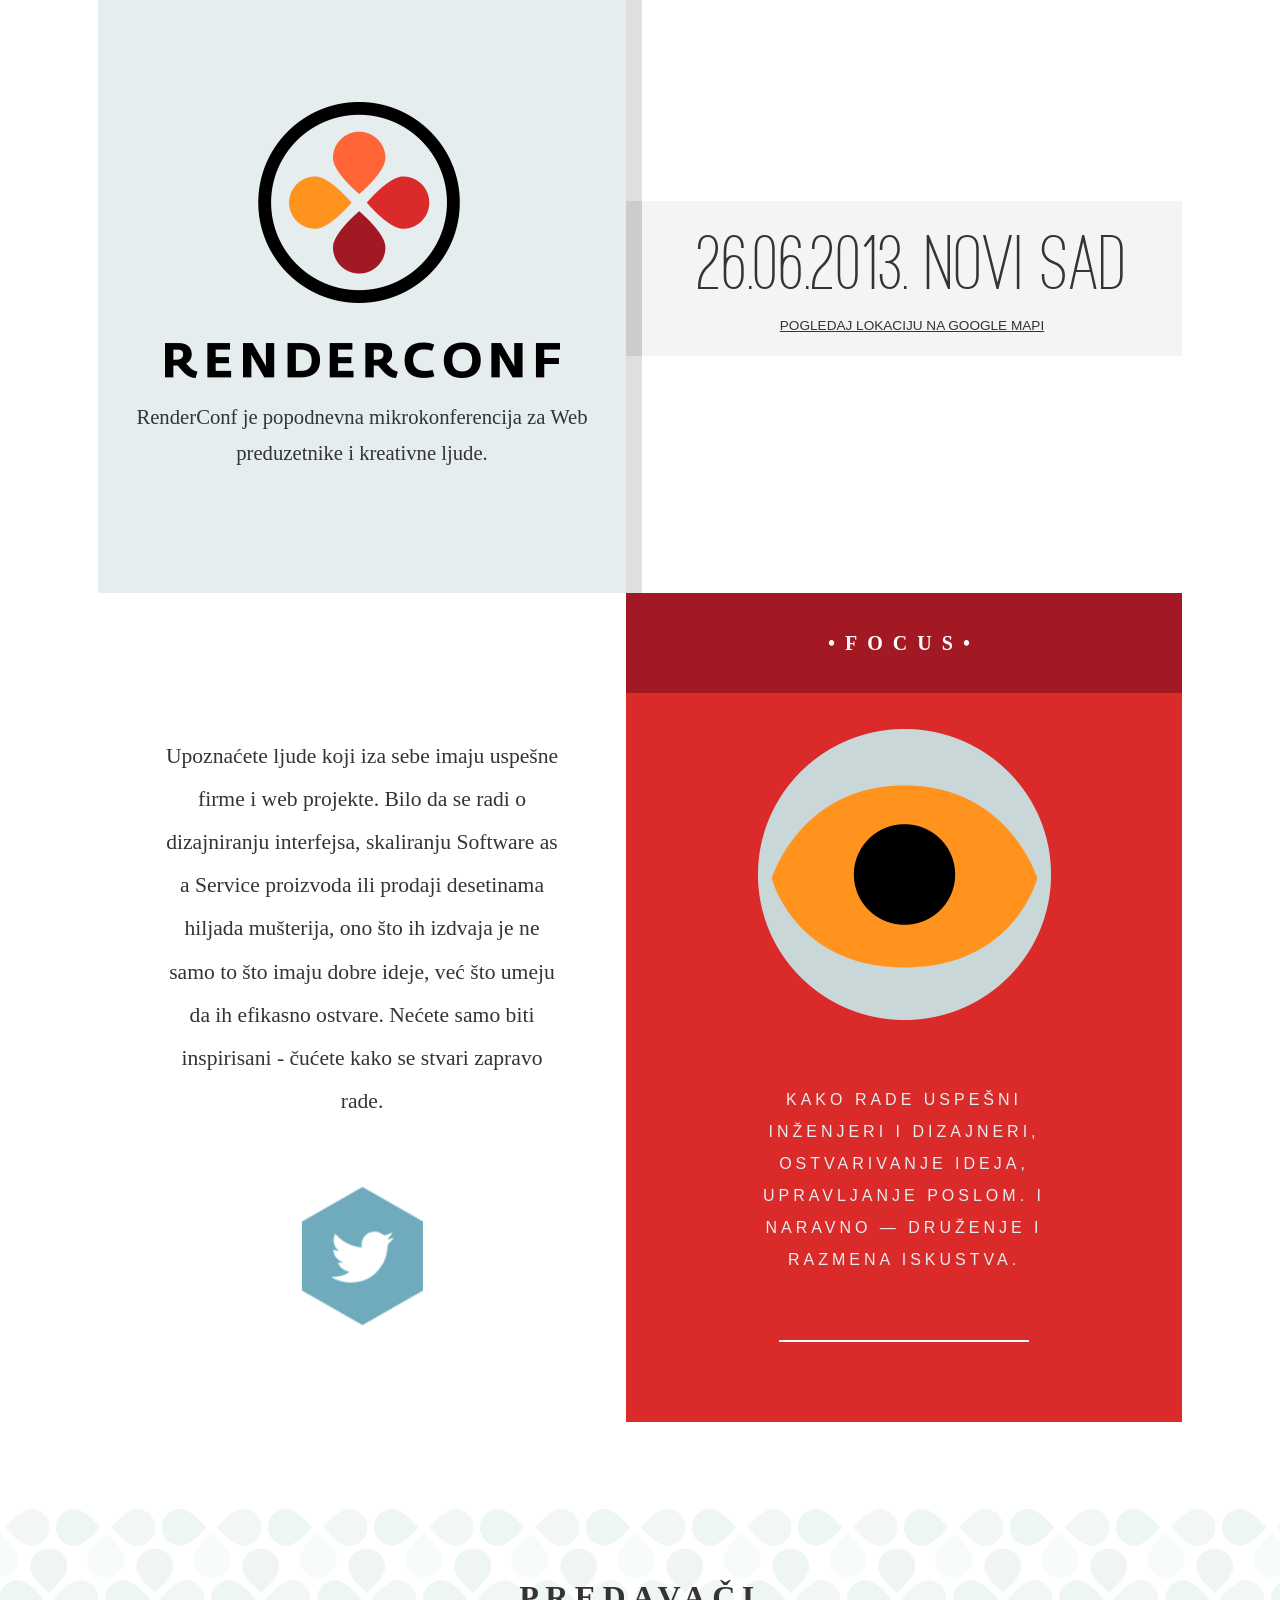
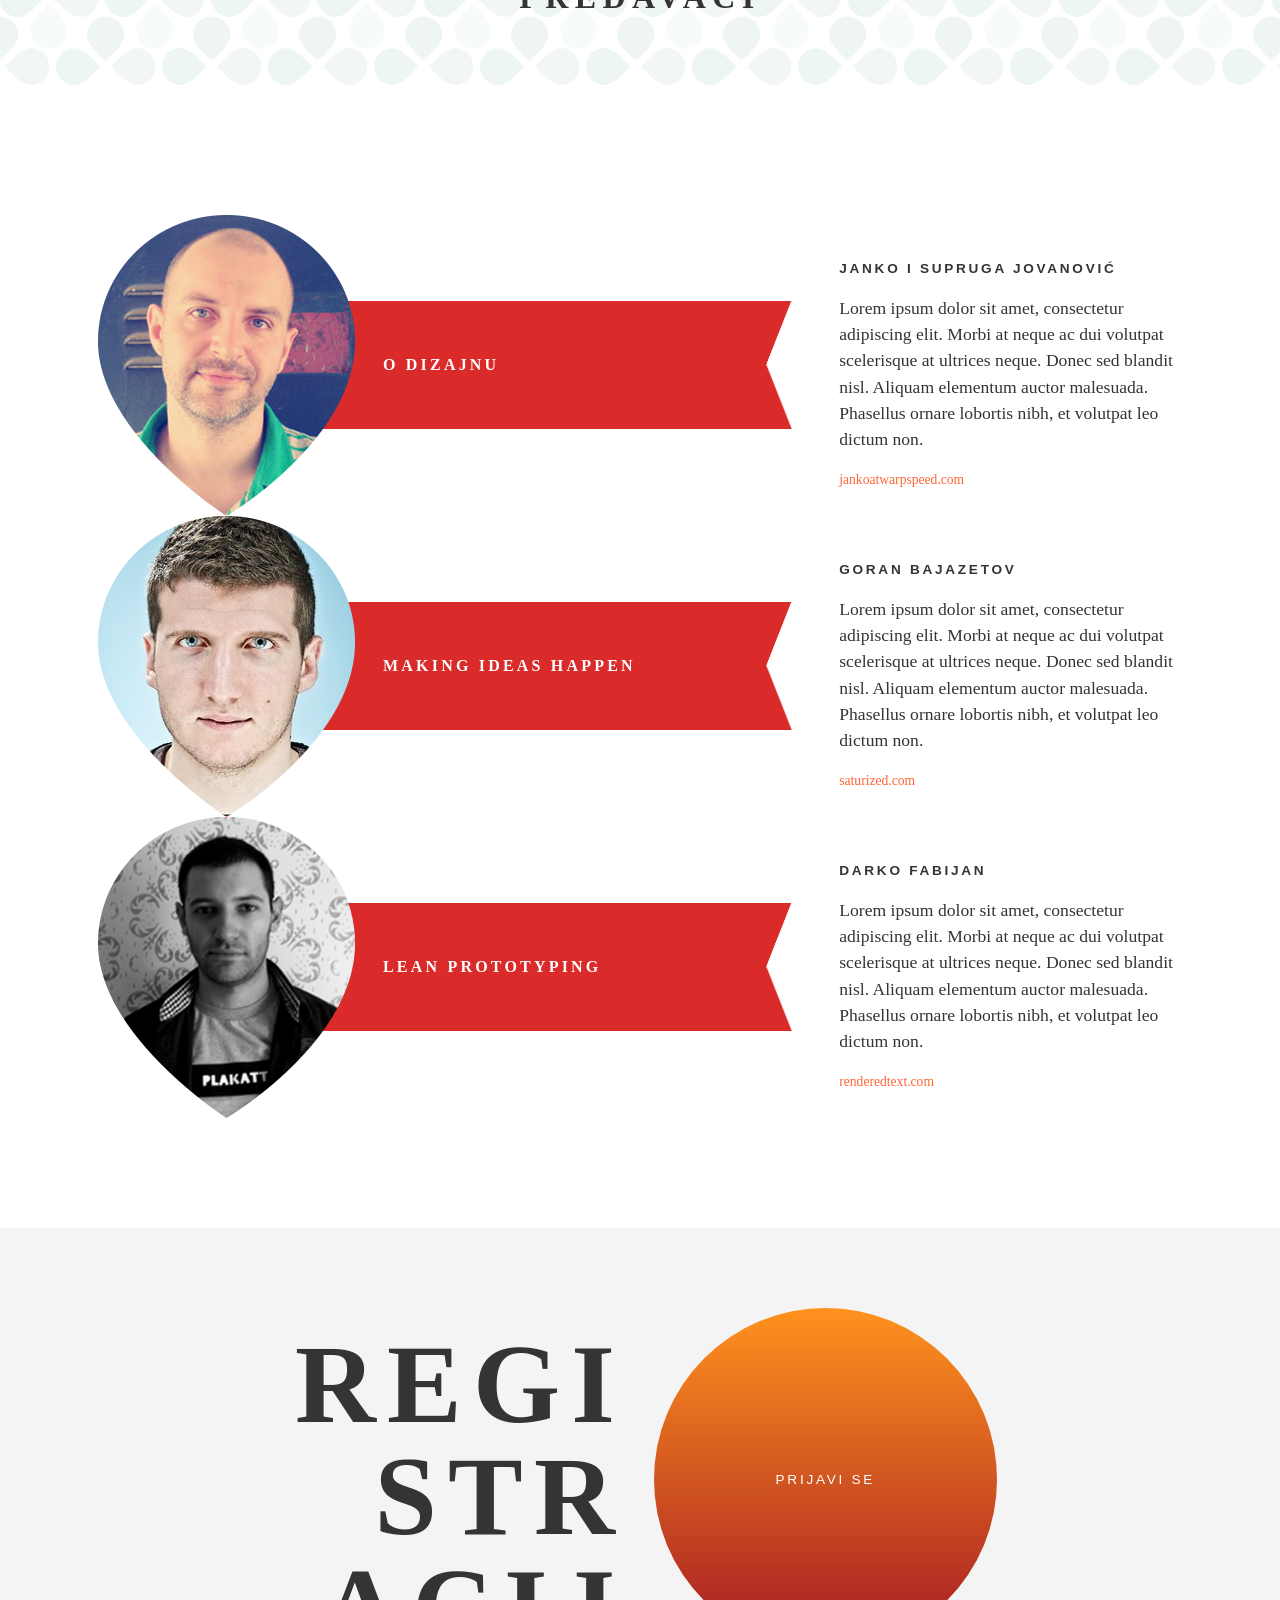
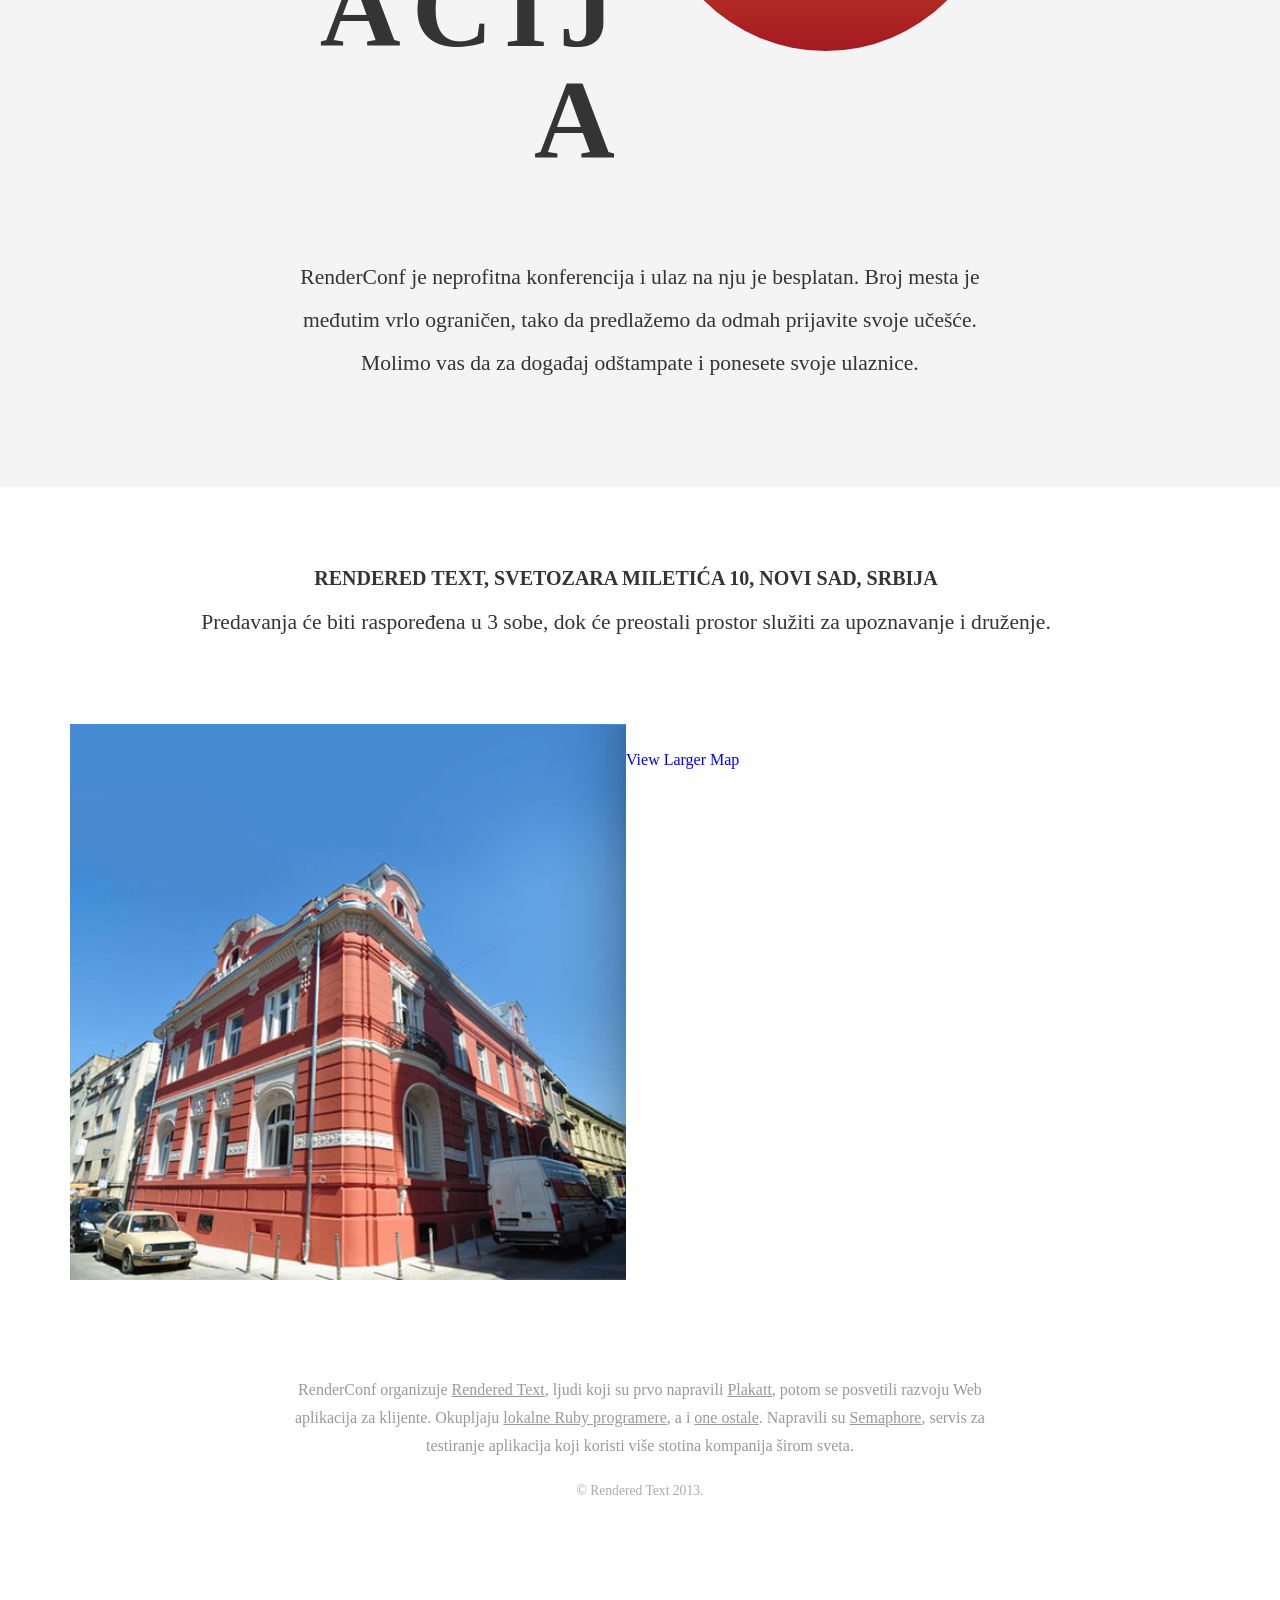
==== public/_starter.html @ a88c9cd4 "Initial basic version of the site coded up." ====
<!doctype html>

<!-- paulirish.com/2008/conditional-stylesheets-vs-css-hacks-answer-neither/ -->
<!--[if lt IE 7]> <html class="no-js lt-ie9 lt-ie8 lt-ie7" lang="en"> <![endif]-->
<!--[if IE 7]>    <html class="no-js lt-ie9 lt-ie8" lang="en"> <![endif]-->
<!--[if IE 8]>    <html class="no-js lt-ie9" lang="en"> <![endif]-->
<!--[if gt IE 8]><!--> 
<html class="no-js" lang="en">
<!--<![endif]-->

<head>

  <meta charset="utf-8">

  <!-- Use the .htaccess and remove these lines to avoid edge case issues.
       More info: h5bp.com/i/378 -->
  <meta http-equiv="X-UA-Compatible" content="IE=edge,chrome=1">

  <title></title>
  <meta name="description" content="">

  <!-- Mobile viewport optimized: h5bp.com/viewport
       Remove if you're not making a responsive layout. -->
  <meta name="viewport" content="width=device-width">

  <!-- Icons -->
  <link rel="shortcut icon" type="image/x-icon" href="images/favicon.ico"/>
  <link rel="apple-touch-icon-precomposed" sizes="114x114" href="images/apple-touch-icon-114x114.png"/>
  <link rel="apple-touch-icon-precomposed" sizes="72x72" href="images/apple-touch-icon-72x72.png"/>
  <link rel="apple-touch-icon-precomposed" sizes="57x57" href="images/apple-touch-icon-72x72.png"/>
  <link rel="apple-touch-icon-precomposed" href="images/apple-touch-icon-precomposed.png"/>
  
  <!-- Force ClearType on -->
  <meta http-equiv="cleartype" content="on"/>

  <link rel="stylesheet" media="screen" href="css/default.css"/>

  <!-- Modernizr
  <script src="js/modernizr.js"></script> -->

</head>

<body>
  <!-- Prompt IE 6 users to install Chrome Frame. Remove this if you support IE 6.
       chromium.org/developers/how-tos/chrome-frame-getting-started -->
  <!--[if lt IE 7]><p class=chromeframe>Your browser is <em>ancient!</em> <a href="http://browsehappy.com/">Upgrade to a different browser</a> or <a href="http://www.google.com/chromeframe/?redirect=true">install Google Chrome Frame</a> to experience this site.</p><![endif]-->

  <header>

    <!-- Header stuff -->

  </header>

  <div class="grid">

    <header class="page-header">
      
      <div class="col cs-6">
        <figure class="branding equal-height">
          <img src="images/renderconf-logo.png" width="397" height="277" alt="Renderconf">
          <figcaption class="txtc">
            <p>RenderConf je popodnevna mikrokonferencija za Web preduzetnike i kreativne ljude.</p>
          </figcaption>
        </figure> <!-- .branding -->
      </div> <!-- .col -->

      <div class="col cs-6">
        <div class="date-place equal-height">
          <div class="date-place-content txtc">
            <strong>26.06.2013. Novi Sad</strong>
            <small><a href="#">Pogledaj lokaciju na Google mapi</a></small>
          </div>
        </div> <!-- .date-place -->
      </div> <!-- .col -->

    </header> <!-- .page-header -->

    <article class="about">
      
      <div class="col cs-6">
        <section class="about-what">
          <p class="loud txtc">Upoznaćete ljude koji iza sebe imaju uspešne firme i web projekte. Bilo da se radi o dizajniranju interfejsa, skaliranju Software as a Service proizvoda ili prodaji desetinama hiljada mušterija, ono što ih izdvaja je ne samo to što imaju dobre ideje, već što umeju da ih efikasno ostvare. Nećete samo biti inspirisani - čućete kako se stvari zapravo rade.</p>
          <p class="about-what-action">
            <a href="#" class="twitter-icon">
              <img src="images/icon-twitter.png" width="121" height="106" alt="" class="twitter-icon-img">
            </a>
          </p>
        </section> <!-- .about-what -->
      </div> <!-- .col -->

      <div class="col cs-6">
        <section class="about-focus txtc">
          <h1>Focus</h1>
          <figure>
            <img src="images/focus.png" alt="">
          </figure>
          <p>Kako rade uspešni inženjeri i dizajneri, ostvarivanje ideja, upravljanje poslom. I naravno — druženje i razmena iskustva.</p>
        </section> <!-- .focus -->
      </div> <!-- .col -->

    </article> <!-- .about -->

  </div> <!-- .grid -->

  <header class="break">
    <h1>Predavači</h1>
  </header> <!-- .break -->

  <div class="grid">

    <article class="speaker">
      <div class="col cs-8">
        <figure class="speaker-photo">
          <img src="images/speaker-janko.png" alt="">
          <figcaption>
            <p>O dizajnu</p>
          </figcaption>
        </figure>
      </div> <!-- .col -->
      <div class="col cs-4">
        <section class="speaker-about">
          <h1>Janko i supruga Jovanović</h1>
          <p>Lorem ipsum dolor sit amet, consectetur adipiscing elit. Morbi at neque ac dui volutpat scelerisque at ultrices neque. Donec sed blandit nisl. Aliquam elementum auctor malesuada. Phasellus ornare lobortis nibh, et volutpat leo dictum non.</p>
          <p class="speaker-about-action">
            <a href="#">jankoatwarpspeed.com</a>
          </p>
      </div> <!-- .col -->
    </article> <!-- .speaker -->

    <article class="speaker">
      <div class="col cs-8">
        <figure class="speaker-photo">
          <img src="images/speaker-goran.png" alt="">
          <figcaption>
            <p>Making Ideas Happen</p>
          </figcaption>
        </figure>
      </div> <!-- .col -->
      <div class="col cs-4">
        <section class="speaker-about">
          <h1>Goran Bajazetov</h1>
          <p>Lorem ipsum dolor sit amet, consectetur adipiscing elit. Morbi at neque ac dui volutpat scelerisque at ultrices neque. Donec sed blandit nisl. Aliquam elementum auctor malesuada. Phasellus ornare lobortis nibh, et volutpat leo dictum non.</p>
          <p class="speaker-about-action">
            <a href="#">saturized.com</a>
          </p>
      </div> <!-- .col -->
    </article> <!-- .speaker -->

    <article class="speaker">
      <div class="col cs-8">
        <figure class="speaker-photo">
          <img src="images/speaker-darko.png" alt="">
          <figcaption>
            <p>Lean prototyping</p>
          </figcaption>
        </figure>
      </div> <!-- .col -->
      <div class="col cs-4">
        <section class="speaker-about">
          <h1>Darko Fabijan</h1>
          <p>Lorem ipsum dolor sit amet, consectetur adipiscing elit. Morbi at neque ac dui volutpat scelerisque at ultrices neque. Donec sed blandit nisl. Aliquam elementum auctor malesuada. Phasellus ornare lobortis nibh, et volutpat leo dictum non.</p>
          <p class="speaker-about-action">
            <a href="#">renderedtext.com</a>
          </p>
      </div> <!-- .col -->
    </article> <!-- .speaker -->

  </div> <!-- .grid -->

  <article class="registration">

    <div class="grid">

      <div class="col cs-4 skip-2">
        <h1 class="registration-title">Registracija</h1>
      </div> <!-- .col -->

      <div class="col cs-4">
        <a href="#" class="registration-action">
          <span class="registration-action-label">Prijavi se</span>
        </a>
      </div> <!-- .col -->

      <div class="col cs-8 skip-2">
        <div class="registration-about">
          <p class="loud txtc">RenderConf je neprofitna konferencija i ulaz na nju je besplatan. Broj mesta je međutim vrlo ograničen, tako da predlažemo da odmah prijavite svoje učešće. Molimo vas da za događaj odštampate i ponesete svoje ulaznice.</p>
        </div>
      </div> <!-- .col -->

    </div> <!-- .grid -->

  </article> <!-- .registration -->

  <div class="grid">

    <article class="venue">

      <header class="venue-header">
        <h1>Rendered Text, Svetozara Miletića 10, Novi Sad, Srbija</h1>
        <p class="loud">Predavanja će biti raspoređena u 3 sobe, dok će preostali prostor služiti za upoznavanje i druženje.</p>
      </header>

      <section class="venue-location">
        <figure class="venue-photo">
          <img src="images/venue-photo.jpg" alt="">
        </figure> <!-- .venue-photo -->
        <div class="venue-map">
          <iframe width="509" height="509" frameborder="0" scrolling="no" marginheight="0" marginwidth="0" src="https://www.google.com/maps?t=m&amp;dg=opt&amp;ie=UTF8&amp;ll=45.256869,19.845557&amp;spn=0.003844,0.00545&amp;z=17&amp;output=embed"></iframe><br /><small><a href="https://www.google.com/maps?t=m&amp;dg=opt&amp;ie=UTF8&amp;ll=45.256869,19.845557&amp;spn=0.003844,0.00545&amp;z=17&amp;source=embed" style="color:#0000FF;text-align:left">View Larger Map</a></small>
        </div> <!-- .venue-map -->
      </section> <!-- .venue-location -->

    </article> <!-- .venue -->

  </div> <!-- .grid -->

  <footer class="page-footer txtc">
    <div class="grid">

      <div class="col cs-8 skip-2">
        <p class="quiet">RenderConf organizuje <a href="http://renderedtext.com/">Rendered Text</a>, ljudi koji su prvo napravili <a href="http://plakatt.com/">Plakatt</a>, potom se posvetili razvoju Web aplikacija za klijente. Okupljaju <a href="#">lokalne Ruby programere</a>, a i <a href="#">one ostale</a>. Napravili su <a href="#">Semaphore</a>, servis za testiranje aplikacija koji koristi više stotina kompanija širom sveta.</p>
        <p class="quiet">
          <small>© Rendered Text 2013.</small>
        </p>
      </div> <!-- .col -->

    </div> <!-- .grid -->
  </footer>

  <!-- JavaScript -->
  <script src="js/jquery-1.9.1.min.js"></script>
  <script>

    function equalHeight(group) {
       tallest = 0;
       group.each(function() {
          thisHeight = $(this).height();
          if(thisHeight > tallest) {
             tallest = thisHeight;
          }
       });
       group.height(tallest);
    }

    $(document).ready(function() {
       
      equalHeight($('.equal-height'));

    });

  </script>

  <!-- Asynchronous Google Analytics snippet. 
       http://mathiasbynens.be/notes/async-analytics-snippet -->
  <script>
    var _gaq=[['_setAccount','UA-XXXXX-X'],['_trackPageview']];
    (function(d,t){var g=d.createElement(t),s=d.getElementsByTagName(t)[0];
    g.src=('https:'==location.protocol?'//ssl':'//www')+'.google-analytics.com/ga.js';
    s.parentNode.insertBefore(g,s)}(document,'script'));
  </script>

</body>
</html>
---- public/css/default.css ----
/* ==========================================================================
   Imports
   ========================================================================== */

@import "saf.typography.css";
@import "saf.layout.css";
@import "saf.extras.css";


@font-face {
  font-family: 'ostrich_sansmedium';
  src: url('../fonts/ostrich-sans/ostrich-regular-webfont.eot');
  src: url('../fonts/ostrich-sans/ostrich-regular-webfont.eot?#iefix') format('embedded-opentype'),
       url('../fonts/ostrich-sans/ostrich-regular-webfont.woff') format('woff'),
       url('../fonts/ostrich-sans/ostrich-regular-webfont.ttf') format('truetype'),
       url('../fonts/ostrich-sans/ostrich-regular-webfont.svg#ostrich_sansmedium') format('svg');
  font-weight: normal;
  font-style: normal;
}

/* ==========================================================================
   Generals
   ========================================================================== */

html {}
  
  body {
    font-family: "Chaparral Pro", "Georgia", serif;
  }


/* ==========================================================================
   Float clearing (available classes .clear, .overflow-clear, .after-clear)
   ========================================================================== */

.page-footer:before,
.page-footer:after
.speaker:before,
.speaker:after {
  content: "";
  display: table;
  height: 0;
  margin: 0;
  clear: both;
}


/* ==========================================================================
   Links
   ========================================================================== */

a:link,
a:visited {
  color: #ff6536;
}

a:focus,
a:hover {}

a:active {}


img {
  max-width: 100%;
  height: auto;
}

/* ==========================================================================
   Header
   ========================================================================== */

.page-header {
  overflow: hidden;
}

.branding {
  padding: 1px 28px;
  font-size: 18px;
  background-color: #e5edee;
}
  
  .branding img {
    display: block;
    margin: 100px auto 0 auto;
  }

  .branding figcaption {
    font-size: 1.15em;
    line-height: 1.75;
    padding-bottom: 100px;
  }

.date-place {
  padding: 1px 0;
  border-left: 16px solid #dfdfdf;
  margin-left: -28px;
}
  
  .date-place-content {
    margin-top: 200px;
    padding: 24px;
    line-height: 1;
    background-color: #f4f4f4;
    border-left: 16px solid #ccc;
    margin-left: -16px;
  }

    .date-place-content strong {
      display: block;
      font-family: "ostrich_sansmedium", "Helvetica Neue", "Helvetica", "Arial", sans-serif;
      font-size: 5em;
      font-weight: normal;
    }

    .date-place-content small {
      margin-top: 1em;
      display: block;
      font-family: "Helvetica Neue", "Helvetica", "Arial", sans-serif;
      font-size: .85em;
      text-transform: uppercase;
    }

      .date-place-content small a {
        color: #343434;
        text-decoration: underline;
      }

      .date-place-content small a:hover,
      .date-place-content small a:focus {
        text-decoration: none;
      }


/* ==========================================================================
   Footer
   ========================================================================== */

.page-footer {
  padding: 80px 0;
  line-height: 1.75;
}
  
  .page-footer a {
    color: inherit;
    text-decoration: underline;
  }

  .page-footer a:hover,
  .page-footer a:focus {
    text-decoration: none;
  }

  .page-footer small {
    font-size: .85em;
    color: #aaa;
  }


/* ==========================================================================
   About
   ========================================================================== */

.about-what {
  padding: 120px 64px;
}

.loud {
  font-size: 1.35em;
  line-height: 2;
}

.about-what-action {
  margin-top: 64px;
}

.twitter-icon {
  display: block;
  width: 121px;
  height: 106px;
  margin: 0 auto;
  transition: 0.6s;
}

/* Hover effect */
  

.twitter-icon:hover {
  -webkit-transform: rotateY(360deg);
     -moz-transform: rotateY(360deg);
       -o-transform: rotateY(360deg);
      -ms-transform: rotateY(360deg);
          transform: rotateY(360deg);
}

.about-focus {
  margin-left: -28px;
  padding: 0 100px 64px 100px;
  background-color: #db2a2a;
}

  .about-focus h1 {
    margin: 0 -100px;
    height: 100px;
    font-size: 1.25em;
    letter-spacing: .5em;
    text-transform: uppercase;
    line-height: 100px;
    color: #fff;
    background-color: #a31923;
  }

  .about-focus h1:before,
  .about-focus h1:after {
    content: "•"
  }

  .about-focus figure {
    margin: 36px 0 64px 0;
  }

  .about-focus p {
    font-family: "Helvetica Neue", "Helvetica", "Arial", sans-serif;
    line-height: 2;
    text-transform: uppercase;
    letter-spacing: .25em;
    color: #e5edee;
  }

  .about-focus p:after {
    content: "";
    display: block;
    border-bottom: 2px solid #fff;
    width: 70%;
    margin: 64px auto 0 auto;
  }


/* ==========================================================================
   Break headings
   ========================================================================== */

.break {
  margin: 80px 0;
}
  
  .break h1 {
    height: 176px;
    line-height: 176px;
    background: url(../images/break-pattern.png);
    text-transform: uppercase;
    letter-spacing: .2em;
    text-align: center;
  }


/* ==========================================================================
   Speakers
   ========================================================================== */

.speaker {
  margin-top: 80px;
  /*overflow: hidden;*/
}

.speaker-photo {
  position: relative;
  min-height: 301px;
}
  
  .speaker-photo img {
    display: block;
    position: relative; top: -30px;
  }

  .speaker-photo figcaption {
    display: block;
    margin-top: -245px;
    margin-left: 50px;
    padding: 36px 0 36px 235px;
    font-weight: bold;
    text-transform: uppercase;
    letter-spacing: .2em;
    background: #db2a2a url(../images/arrow-tail.png) 110% 50% no-repeat;
    color: #fff;
  }

  .speaker-about {}

    .speaker-about h1 {
      font-family: "Helvetica Neue", "Helvetica", "Arial", sans-serif;
      font-size: .85em;
      text-transform: uppercase;
      letter-spacing: .2em;
    }

    .speaker-about p {
      font-size: 1.1em;
    }

    .speaker-about .speaker-about-action {
      font-size: .85em;
    }


/* ==========================================================================
   Registration
   ========================================================================== */

.registration {
  margin-top: 80px;
  padding: 80px 0;
  background-color: #f4f4f4;
}
  
  .registration-title {
    margin: .175em 0 0 0;
    font-size: 7em;
    line-height: 1;
    text-transform: uppercase;
    letter-spacing: .1em;
    text-align: right;
    word-wrap: break-word;
  }

  .registration-action {
    display: block;
    width: 100%;
    height: 0;
    line-height: 1;
    padding-bottom: 100%;
    position: relative;
    border-radius: 999px;
    background: #ff921e;
    background: -moz-linear-gradient(top,  #ff921e 0%, #a41923 100%);
    background: -webkit-gradient(linear, left top, left bottom, color-stop(0%,#ff921e), color-stop(100%,#a41923));
    background: -webkit-linear-gradient(top,  #ff921e 0%,#a41923 100%);
    background: -o-linear-gradient(top,  #ff921e 0%,#a41923 100%);
    background: -ms-linear-gradient(top,  #ff921e 0%,#a41923 100%);
    background: linear-gradient(to bottom,  #ff921e 0%,#a41923 100%);
    filter: progid:DXImageTransform.Microsoft.gradient( startColorstr='#ff921e', endColorstr='#a41923',GradientType=0 );
  }

    .registration-action-label {
      display: block;
      position: absolute; top: 50%; left: 0; right: 0;
      margin-top: -.5em;
      text-align: center;
      font-family: "Helvetica Neue", "Helvetica", "Arial", sans-serif;
      font-size: .85em;
      text-transform: uppercase;
      letter-spacing: .2em;
      color: #fff;
    }

  .registration-about {
    margin-top: 80px;
  }


/* ==========================================================================
   Venue
   ========================================================================== */

.venue {}
  
  .venue-header {
    margin: 80px 0;
    text-align: center;
  }

    .venue-header h1 {
      margin: 0;
      font-size: 1.25em;
      text-transform: uppercase;
    }

    .venue-header p {
      margin: .5em 0 0 0;
    }

  .venue-photo,
  .venue-map {
    float: left;
    width: 50%;
    height: 0;
    padding-bottom: 50%;
  }

  .venue-photo {
    background: url(../images/venue-photo.jpg) 0 0 no-repeat;
    background-size: 100%;
  }

  .venue-map {
    position: relative;
  }

    .venue-photo img {
      display: none;
    }

    .venue-map iframe {
      display: block;
      width: 100% !important;
      height: 100% !important;
      position: absolute; top: 0; left: 0; right: 0; bottom: 0;
    }

/* ==========================================================================
   Breakpoint: 800px
   ========================================================================== */

@media only screen and (max-width: 800px) {
  /* Your code here */
}


/* ==========================================================================
   Breakpoint: 480px
   ========================================================================== */

@media only screen and (max-width: 480px) {
  /* Your code here */
}


/* ==========================================================================
   Target high DPI devices
   Source URI: https://gist.github.com/3446599 
   ========================================================================== */

/* ---------------------------------------------------------- */
/*                                                            */
/* A media query that captures:                               */
/*                                                            */
/* - Retina iOS devices                                       */
/* - Retina Macs running Safari                               */
/* - High DPI Windows PCs running IE 8 and above              */
/* - Low DPI Windows PCs running IE, zoomed in                */
/* - Low DPI Windows PCs and Macs running Firefox, zoomed in  */
/* - Android hdpi devices and above                           */
/* - Android tvdpi devices, including Google Nexus 7          */
/* - Chrome running on high DPI Macs and PCs                  */
/* - Opera running on high DPI Macs, PCs and mobile devices   */
/*                                                            */
/* Please note that that this code assumes you'll swap a      */
/* 2× version of your images. If you'd like to supply         */
/* finer increments, other thresholds might be appropriate.   */
/*                                                            */
/* A test for CSS pixel densites can be found here:           */
/* http://bjango.com/articles/min-device-pixel-ratio/         */
/*                                                            */
/*                                  @marcedwards from @bjango */
/*                                                            */
/* ---------------------------------------------------------- */

@media only screen and (-webkit-min-device-pixel-ratio: 1.3), 
       only screen and (-o-min-device-pixel-ratio: 13/10),
       only screen and (min-resolution: 120dpi) {
  /* Your code here */
}
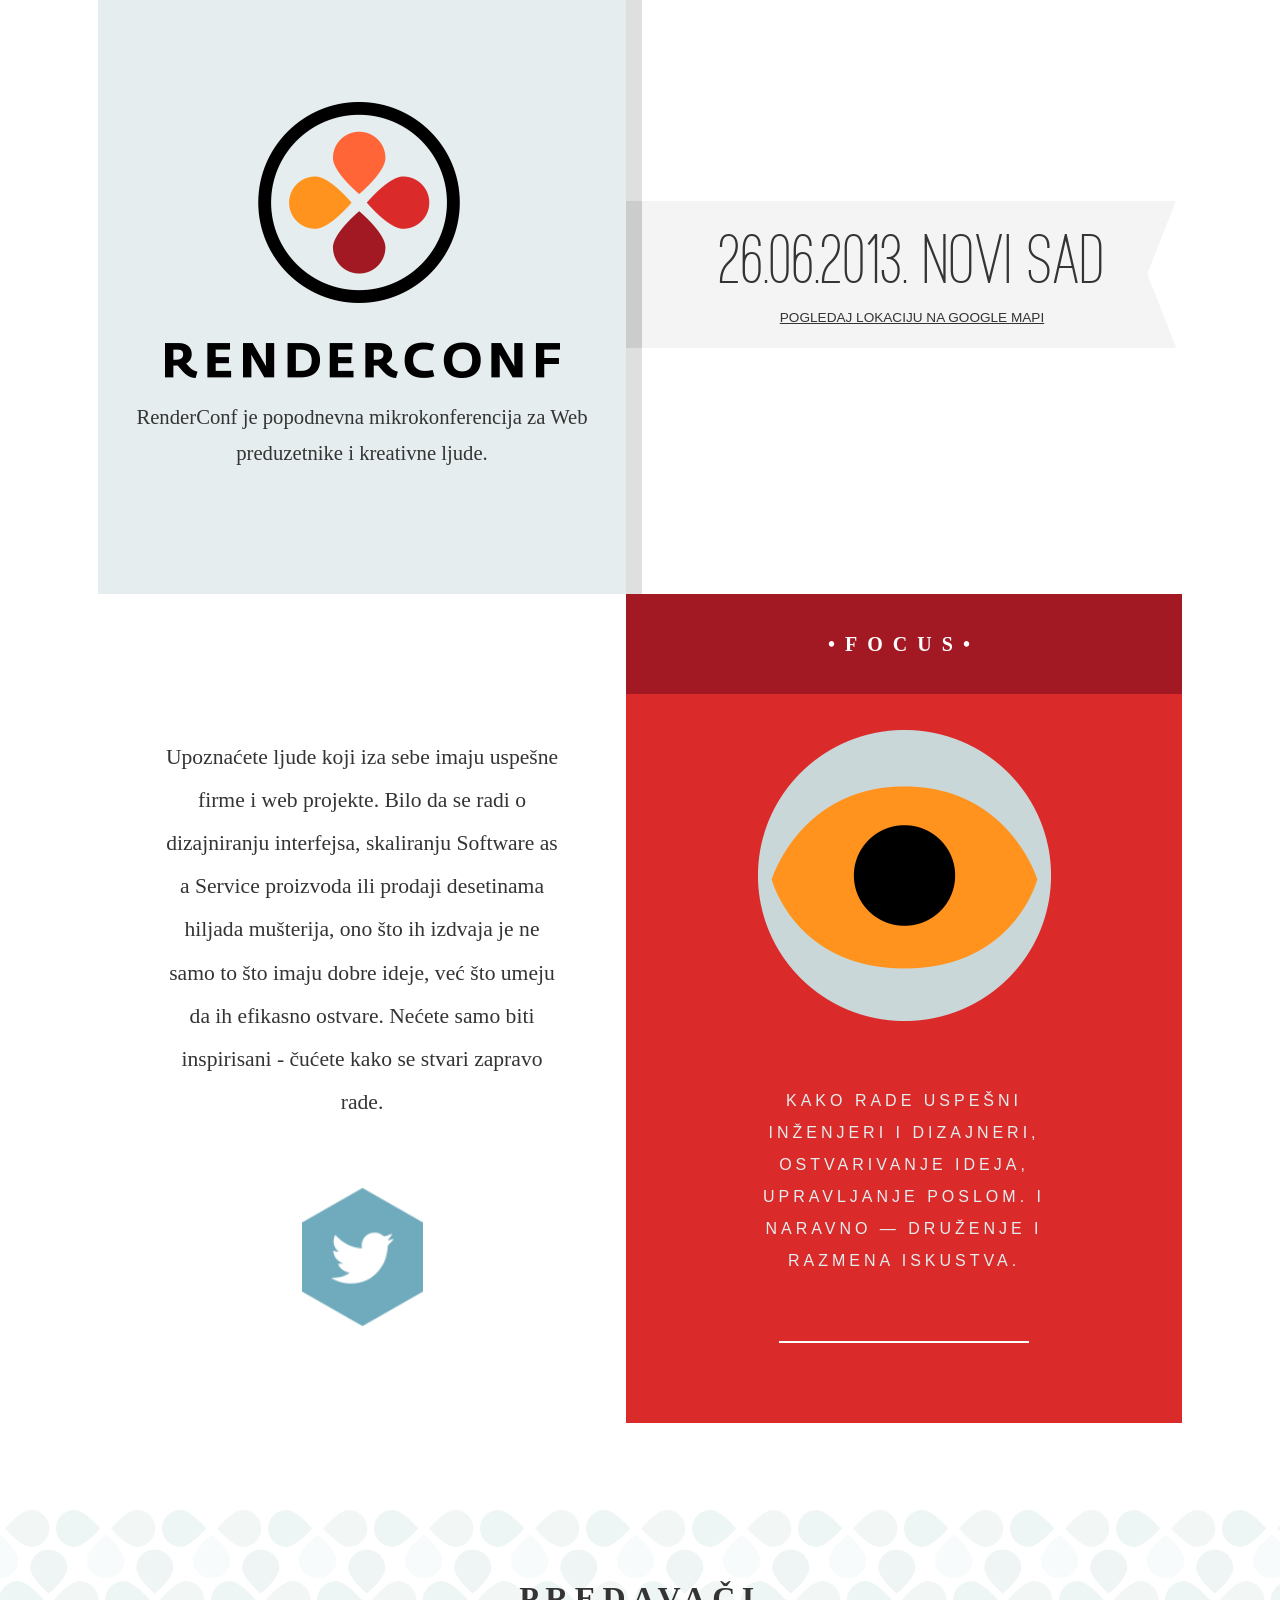
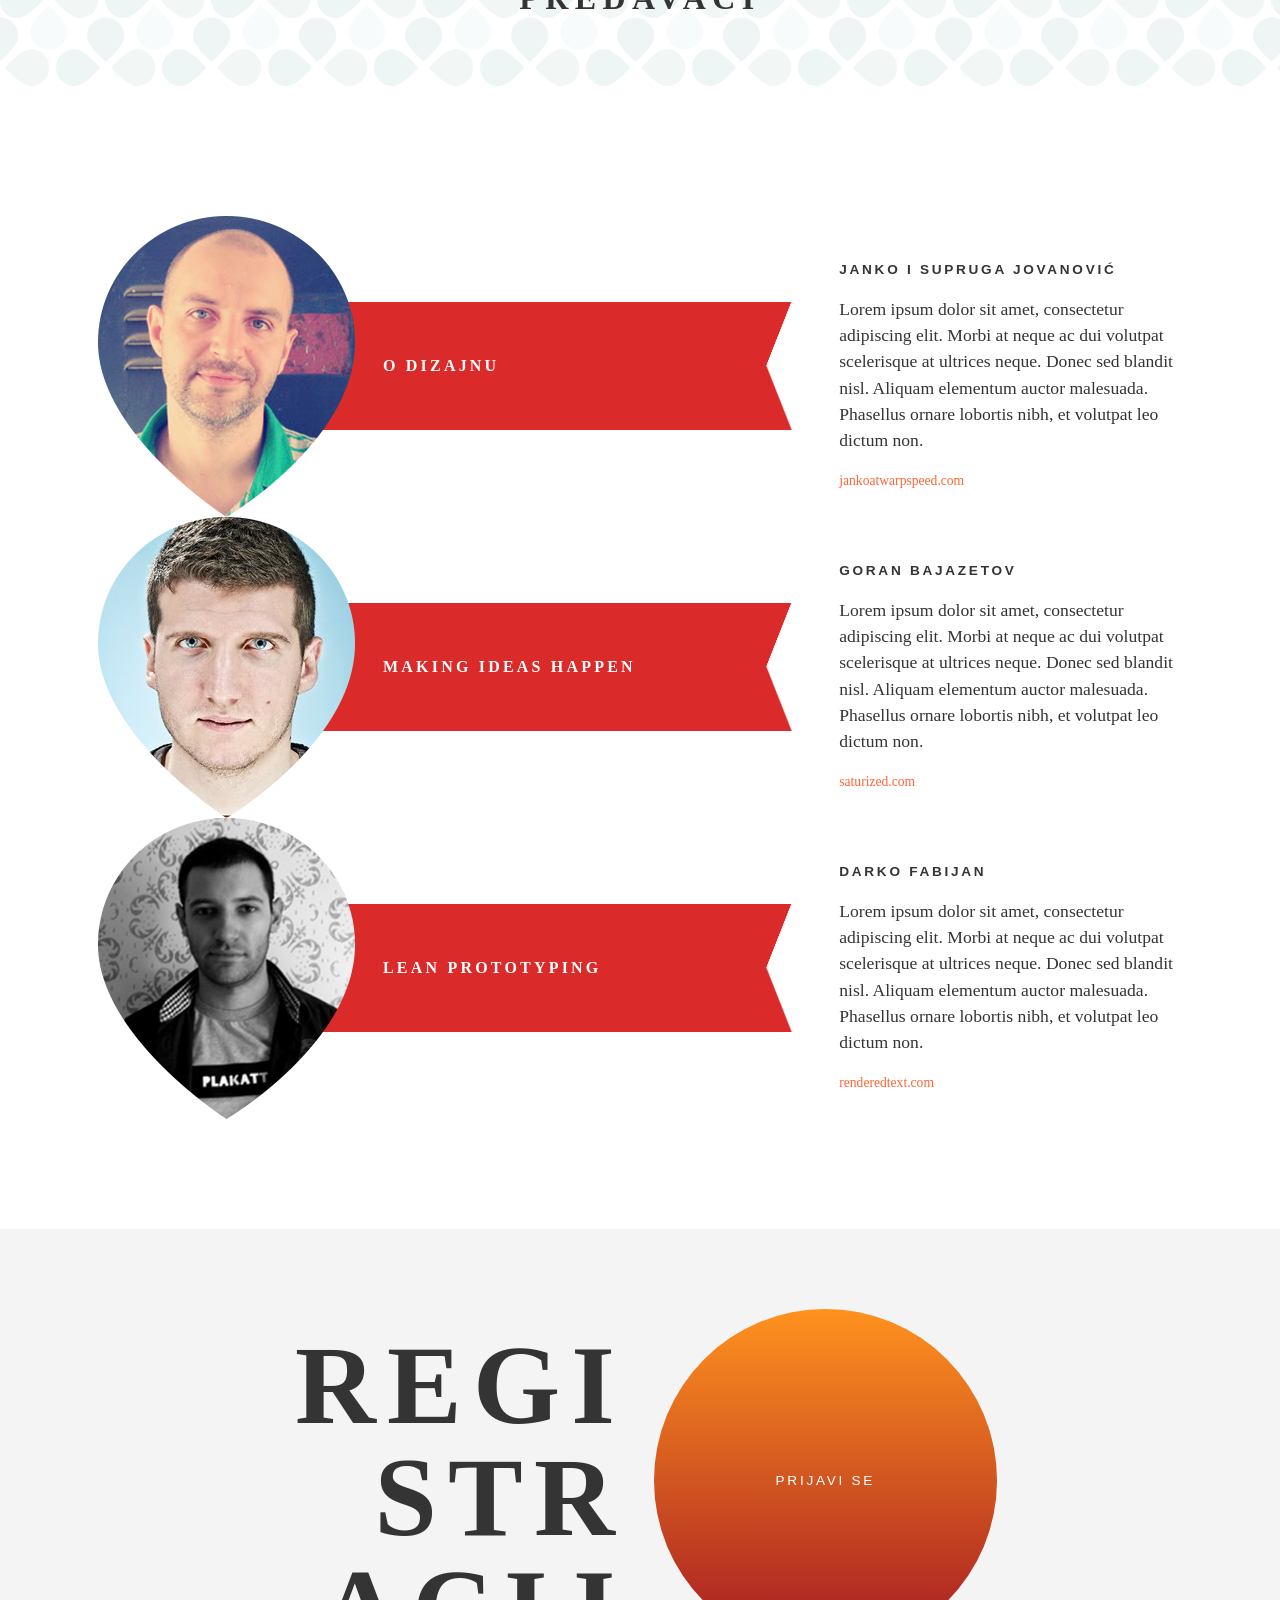
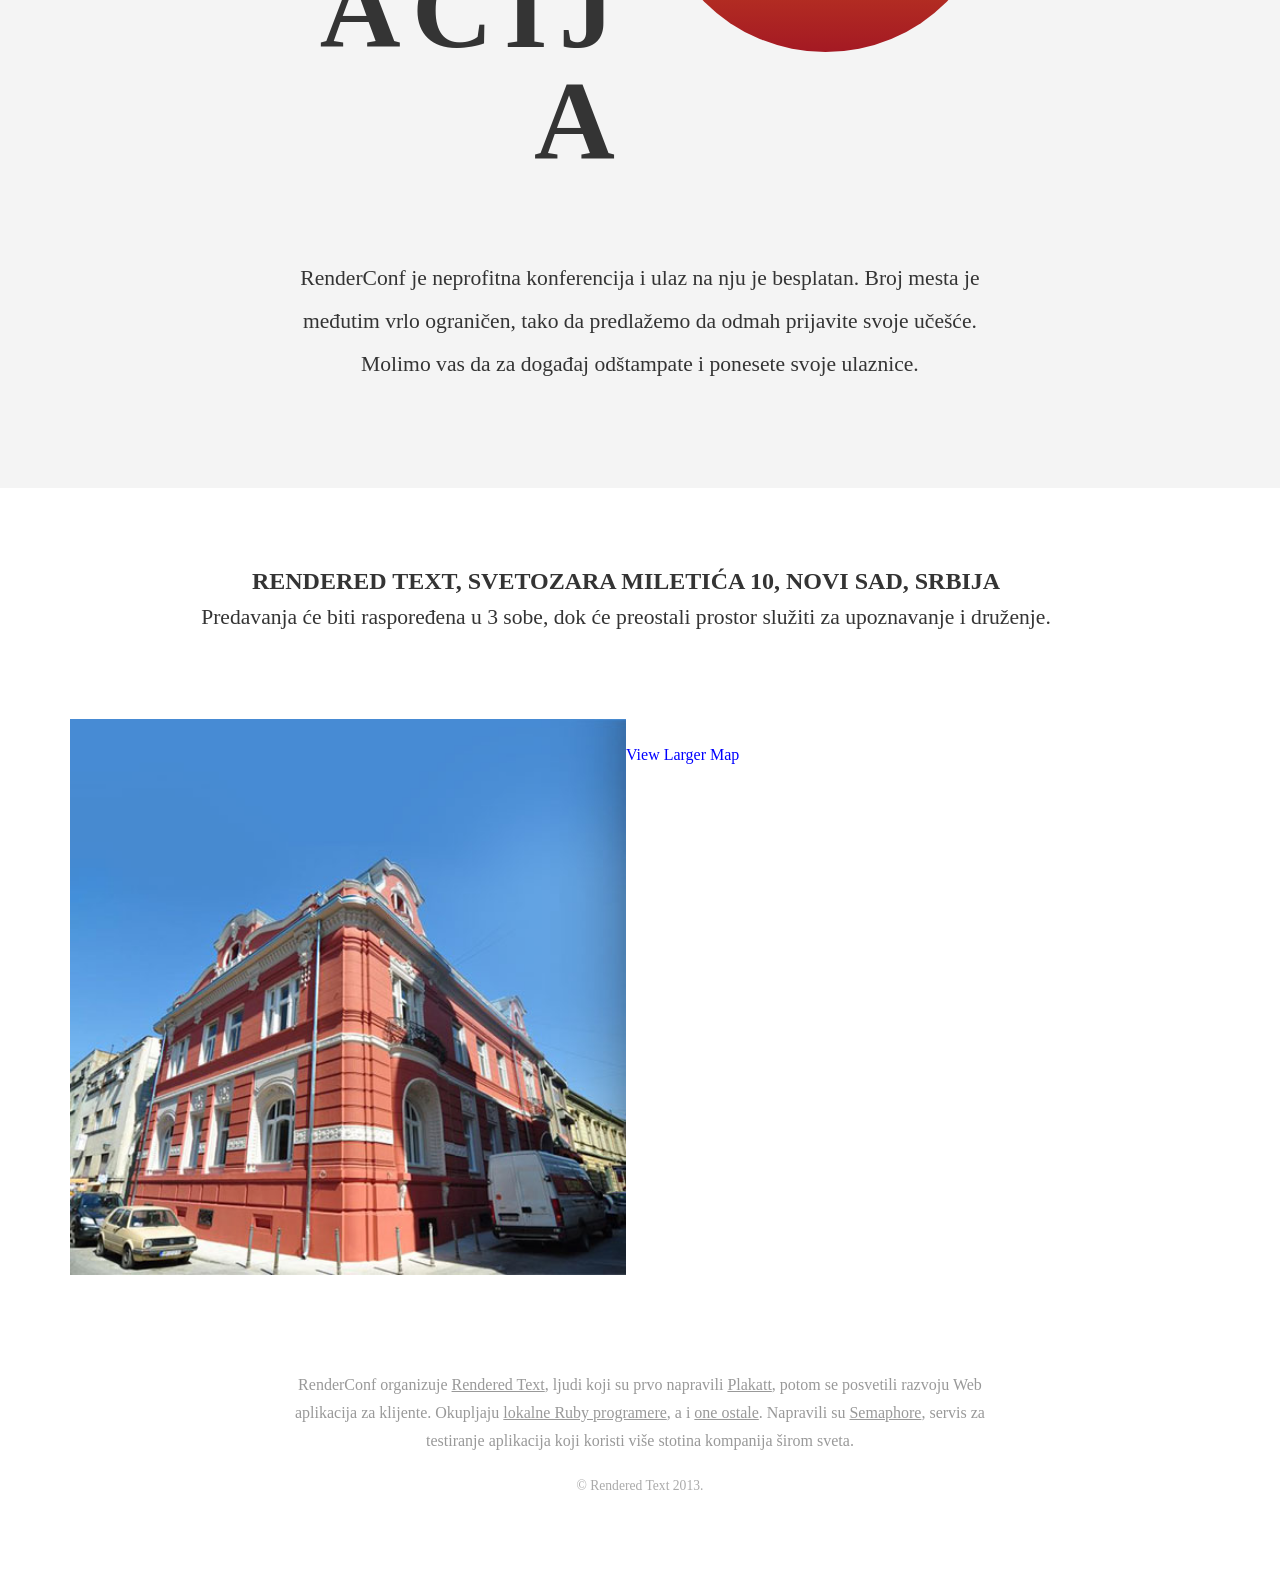
==== commit b0f8f04b: "Responsive styles." ====
--- a/public/_starter.html
+++ b/public/_starter.html
@@ -1,6 +1,5 @@
 <!doctype html>
 
-<!-- paulirish.com/2008/conditional-stylesheets-vs-css-hacks-answer-neither/ -->
 <!--[if lt IE 7]> <html class="no-js lt-ie9 lt-ie8 lt-ie7" lang="en"> <![endif]-->
 <!--[if IE 7]>    <html class="no-js lt-ie9 lt-ie8" lang="en"> <![endif]-->
 <!--[if IE 8]>    <html class="no-js lt-ie9" lang="en"> <![endif]-->
@@ -12,15 +11,11 @@
 
   <meta charset="utf-8">
 
-  <!-- Use the .htaccess and remove these lines to avoid edge case issues.
-       More info: h5bp.com/i/378 -->
   <meta http-equiv="X-UA-Compatible" content="IE=edge,chrome=1">
 
-  <title></title>
-  <meta name="description" content="">
-
-  <!-- Mobile viewport optimized: h5bp.com/viewport
-       Remove if you're not making a responsive layout. -->
+  <title>RenderConf</title>
+  <meta name="description" content="RenderConf je popodnevna mikrokonferencija za Web preduzetnike i kreativne ljude">
+
   <meta name="viewport" content="width=device-width">
 
   <!-- Icons -->
@@ -56,7 +51,7 @@
     <header class="page-header">
       
       <div class="col cs-6">
-        <figure class="branding equal-height">
+        <figure class="branding">
           <img src="images/renderconf-logo.png" width="397" height="277" alt="Renderconf">
           <figcaption class="txtc">
             <p>RenderConf je popodnevna mikrokonferencija za Web preduzetnike i kreativne ljude.</p>
@@ -65,10 +60,10 @@
       </div> <!-- .col -->
 
       <div class="col cs-6">
-        <div class="date-place equal-height">
+        <div class="date-place">
           <div class="date-place-content txtc">
             <strong>26.06.2013. Novi Sad</strong>
-            <small><a href="#">Pogledaj lokaciju na Google mapi</a></small>
+            <small><a href="#venue" class="scroll-to">Pogledaj lokaciju na Google mapi</a></small>
           </div>
         </div> <!-- .date-place -->
       </div> <!-- .col -->
@@ -193,7 +188,7 @@
 
   <div class="grid">
 
-    <article class="venue">
+    <article class="venue" id="venue">
 
       <header class="venue-header">
         <h1>Rendered Text, Svetozara Miletića 10, Novi Sad, Srbija</h1>
@@ -229,24 +224,18 @@
   <!-- JavaScript -->
   <script src="js/jquery-1.9.1.min.js"></script>
   <script>
-
-    function equalHeight(group) {
-       tallest = 0;
-       group.each(function() {
-          thisHeight = $(this).height();
-          if(thisHeight > tallest) {
-             tallest = thisHeight;
-          }
-       });
-       group.height(tallest);
-    }
-
     $(document).ready(function() {
        
-      equalHeight($('.equal-height'));
+      // Scroll to links
+
+      $('.scroll-to').click(function(){
+        $('html, body').animate({
+            scrollTop: $( $.attr(this, 'href') ).offset().top
+        }, 500);
+        return false;
+      });
 
     });
-
   </script>
 
   <!-- Asynchronous Google Analytics snippet. 
--- a/public/css/default.css
+++ b/public/css/default.css
@@ -74,7 +74,8 @@
 }
 
 .branding {
-  padding: 1px 28px;
+  min-height: 592px;
+  padding: 1px 36px;
   font-size: 18px;
   background-color: #e5edee;
 }
@@ -91,6 +92,7 @@
   }
 
 .date-place {
+  min-height: 592px;
   padding: 1px 0;
   border-left: 16px solid #dfdfdf;
   margin-left: -28px;
@@ -100,7 +102,7 @@
     margin-top: 200px;
     padding: 24px;
     line-height: 1;
-    background-color: #f4f4f4;
+    background: #f4f4f4 url(../images/arrow-tail.png) 115% 50% no-repeat;
     border-left: 16px solid #ccc;
     margin-left: -16px;
   }
@@ -108,7 +110,7 @@
     .date-place-content strong {
       display: block;
       font-family: "ostrich_sansmedium", "Helvetica Neue", "Helvetica", "Arial", sans-serif;
-      font-size: 5em;
+      font-size: 4.5em;
       font-weight: normal;
     }
 
@@ -329,7 +331,7 @@
     line-height: 1;
     padding-bottom: 100%;
     position: relative;
-    border-radius: 999px;
+    border-radius: 50%;
     background: #ff921e;
     background: -moz-linear-gradient(top,  #ff921e 0%, #a41923 100%);
     background: -webkit-gradient(linear, left top, left bottom, color-stop(0%,#ff921e), color-stop(100%,#a41923));
@@ -352,6 +354,100 @@
       color: #fff;
     }
 
+  .registration-action:active {
+    background: #cf4e15;
+    box-shadow: 0 2px 4px rgba(0,0,0,.25) inset;
+  }
+
+  /* Hover effect */
+
+  .registration-action {
+    /*background: rgba(0,0,0,0.1);*/
+    -webkit-transition: -webkit-transform ease-out 0.1s, background 0.2s;
+    -moz-transition: -moz-transform ease-out 0.1s, background 0.2s;
+    transition: transform ease-out 0.1s, background 0.2s;
+  }
+
+  .registration-action:after {
+    pointer-events: none;
+    position: absolute;
+    width: 100%;
+    height: 100%;
+    border-radius: 50%;
+    content: '';
+    -webkit-box-sizing: content-box; 
+    -moz-box-sizing: content-box; 
+    box-sizing: content-box;
+    top: 0;
+    left: 0;
+    padding: 0;
+    z-index: -1;
+    box-shadow: 0 0 0 2px rgba(0,0,0,.1);
+    opacity: 0;
+    -webkit-transform: scale(0.9);
+    -moz-transform: scale(0.9);
+    -ms-transform: scale(0.9);
+    transform: scale(0.9);
+  }
+
+  .registration-action:hover {
+    /*background: rgba(0,0,0,0.05);*/
+    -webkit-transform: scale(0.98);
+    -moz-transform: scale(0.98);
+    -ms-transform: scale(0.98);
+    transform: scale(0.98);
+    color: #fff;
+  }
+
+  .registration-action:hover:after {
+    -webkit-animation: sonarEffect 350ms ease-out 75ms;
+    -moz-animation: sonarEffect 350ms ease-out 75ms;
+    animation: sonarEffect 350ms ease-out 75ms;
+  }
+
+  @-webkit-keyframes sonarEffect {
+  0% {
+    opacity: 0.3;
+  }
+  40% {
+    opacity: 0.5;
+    box-shadow: 0 0 0 2px rgba(0,0,0,0.1), 0 0 10px 10px #ff921e, 0 0 0 10px rgba(255,255,255,0.5);
+  }
+  100% {
+    box-shadow: 0 0 0 2px rgba(255,255,255,0.1), 0 0 10px 10px #ff921e, 0 0 0 10px rgba(255,255,255,0.5);
+    -webkit-transform: scale(1.25);
+    opacity: 0;
+  }
+}
+@-moz-keyframes sonarEffect {
+  0% {
+    opacity: 0.3;
+  }
+  40% {
+    opacity: 0.5;
+    box-shadow: 0 0 0 2px rgba(0,0,0,0.1), 0 0 10px 10px #ff921e, 0 0 0 10px rgba(0,0,0,0.5);
+  }
+  100% {
+    box-shadow: 0 0 0 2px rgba(0,0,0,0.1), 0 0 10px 10px #ff921e, 0 0 0 10px rgba(0,0,0,0.5);
+    -moz-transform: scale(1.5);
+    opacity: 0;
+  }
+}
+@keyframes sonarEffect {
+  0% {
+    opacity: 0.3;
+  }
+  40% {
+    opacity: 0.5;
+    box-shadow: 0 0 0 2px rgba(0,0,0,0.1), 0 0 10px 10px #ff921e, 0 0 0 10px rgba(0,0,0,0.5);
+  }
+  100% {
+    box-shadow: 0 0 0 2px rgba(0,0,0,0.1), 0 0 10px 10px #ff921e, 0 0 0 10px rgba(0,0,0,0.5);
+    transform: scale(1.5);
+    opacity: 0;
+  }
+}
+
   .registration-about {
     margin-top: 80px;
   }
@@ -370,12 +466,12 @@
 
     .venue-header h1 {
       margin: 0;
-      font-size: 1.25em;
+      font-size: 1.5em;
       text-transform: uppercase;
     }
 
     .venue-header p {
-      margin: .5em 0 0 0;
+      margin: 0;
     }
 
   .venue-photo,
@@ -406,12 +502,123 @@
       position: absolute; top: 0; left: 0; right: 0; bottom: 0;
     }
 
+
+/* ==========================================================================
+   Breakpoint: 960px
+   ========================================================================== */
+
+@media only screen and (max-width: 960px) {
+  
+  .date-place strong {
+    font-size: 3.5em;
+  }
+
+  .loud {
+    font-size: 1.25em;
+  }
+
+  .about-focus p {
+    font-size: .85em;
+  }
+
+  .speaker-photo figcaption {
+    font-size: .85em;
+  }
+
+  .registration-title {
+    font-size: 6em;
+    margin-top: .1em;
+  }
+
+}
+
+
 /* ==========================================================================
    Breakpoint: 800px
    ========================================================================== */
 
 @media only screen and (max-width: 800px) {
-  /* Your code here */
+  
+  .page-header {
+    margin: 0 -28px;
+  }
+
+    .branding,
+    .date-place {
+      min-height: 0;
+    }
+
+    .date-place {
+      margin-left: 0;
+      padding: 0;
+      border-left: none;
+    }
+
+      .date-place-content {
+        margin-left: 0;
+        margin-top: 0;
+        border-left: none;
+        background-image: none;
+        background-color: #d5dddf;
+      }
+
+  .about-focus {
+    margin-right: -28px;
+  }
+
+  .break {
+    margin-top: 0;
+  }
+
+  .registration-title {
+    font-size: 3.5em;
+    text-align: center;
+    margin-bottom: 80px;
+  }
+
+  .registration-action {
+    margin: 0 10%;
+    width: 80%;
+    padding-bottom: 80%;
+  }
+
+  .venue-header p {
+    margin-top: 1em;
+    line-height: 1.25;
+  }
+
+}
+
+
+/* ==========================================================================
+   Breakpoint: 640px
+   ========================================================================== */
+
+@media only screen and (max-width: 640px) {
+  
+  .speaker-photo img {
+    position: static;
+    margin: 0 auto;
+  }
+
+  .speaker-photo figcaption {
+    margin-top: 36px;
+    margin-left: 0;
+    padding: 0;
+    font-size: 2em;
+    text-align: center;
+    color: #db2a2a;
+    background: transparent;
+  }
+
+  .speaker-about {
+    text-align: center;
+  }
+
+  .speaker-about .speaker-about-action {
+    font-size: inherit;
+  }
+
 }
 
 
@@ -420,7 +627,61 @@
    ========================================================================== */
 
 @media only screen and (max-width: 480px) {
-  /* Your code here */
+  
+  .branding {
+    padding: 1px 28px;
+  }
+
+    .branding img {
+      margin-top: 64px;
+    }
+
+    .branding figcaption {
+      padding-bottom: 64px;
+    }
+
+  .date-place strong {
+    font-size: 3em;
+  }
+
+  .about-what {
+    padding: 64px 0 80px 0;
+  }
+
+  .about-focus {
+    padding-left: 28px;
+    padding-right: 28px;
+  }
+
+  .about-focus h1 {
+    margin-left: -28px;
+    margin-right: -28px;
+    padding-left: 28px;
+    padding-right: 28px;
+  }
+
+  .break h1 {
+    font-size: 1.75em;
+  }
+
+  .speaker-photo figcaption {
+    font-size: 1.5em;
+  }
+
+  .registration-title {
+    font-size: 1.5em;
+  }
+
+  .venue-title h1 {
+    line-height: 1.25;
+  }
+
+  .venue-photo,
+  .venue-map {
+    width: 100%;
+    padding-bottom: 100%;
+  }
+
 }
 
 
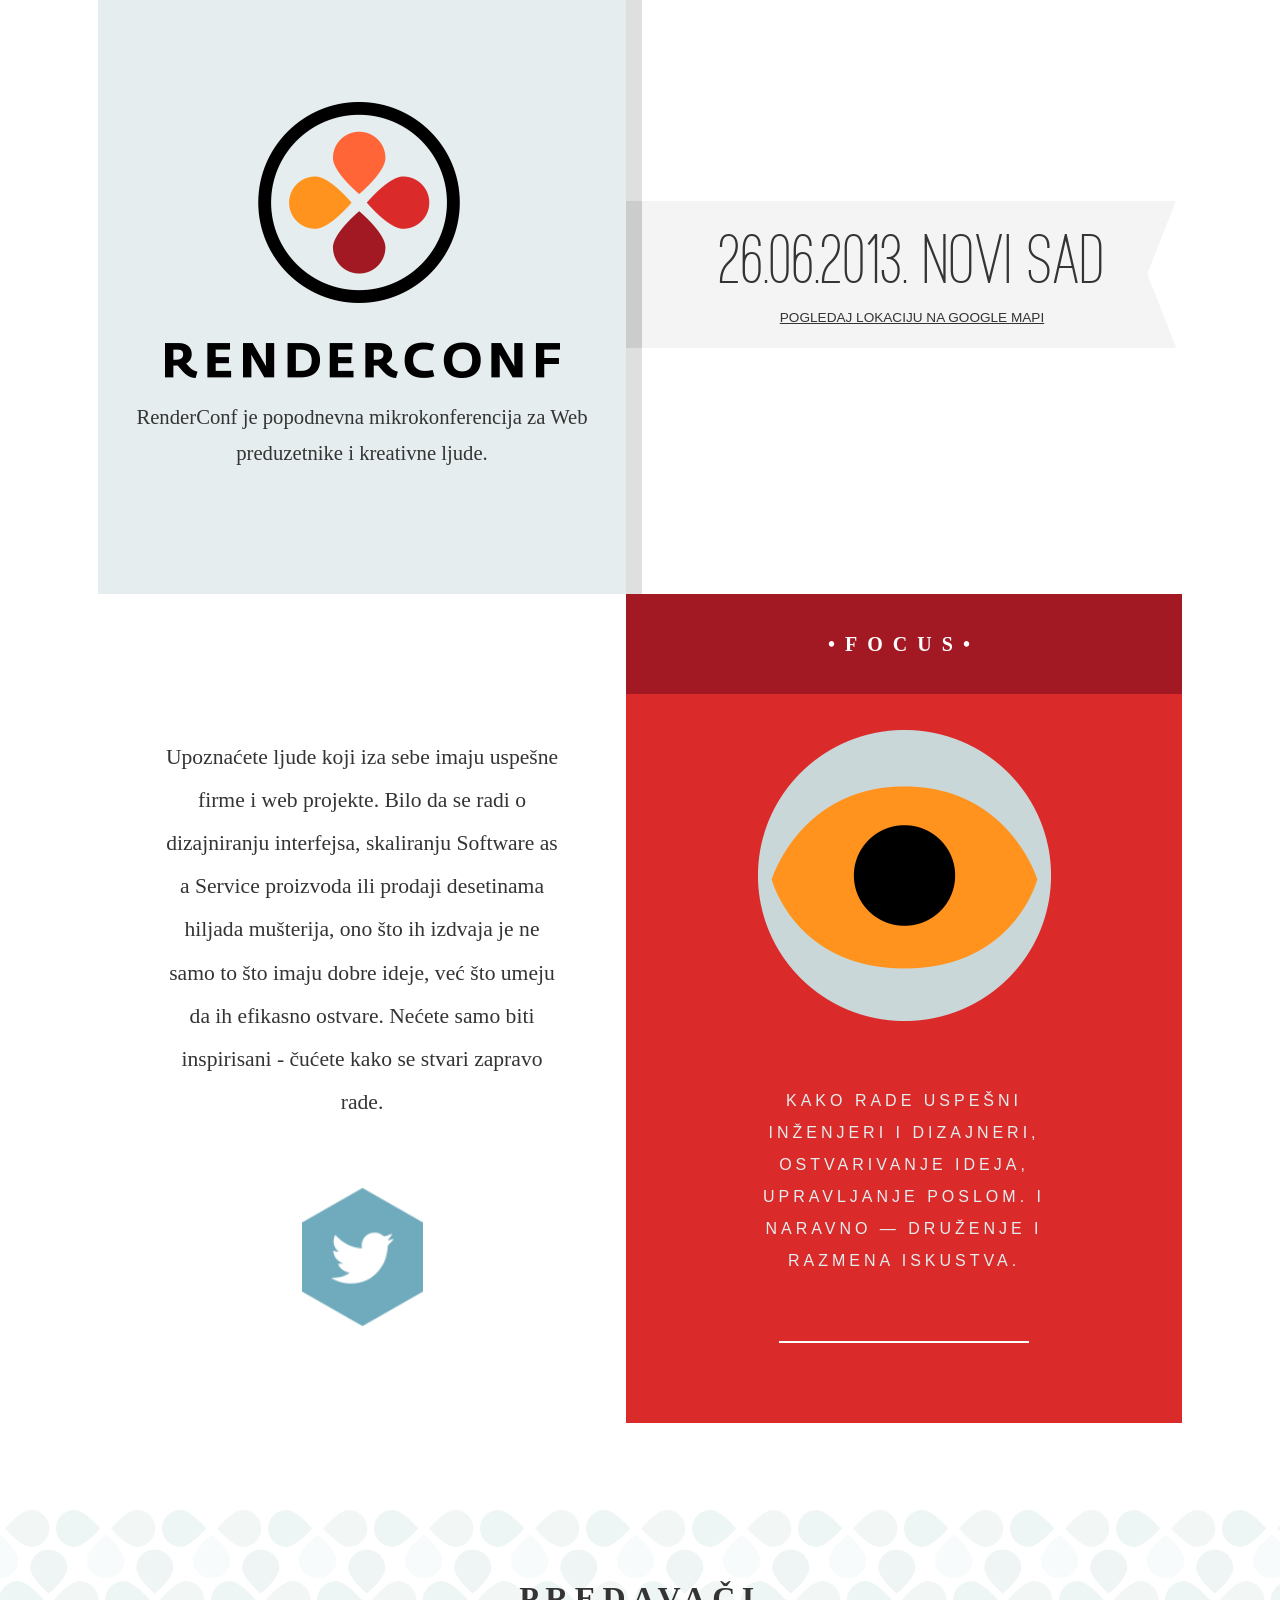
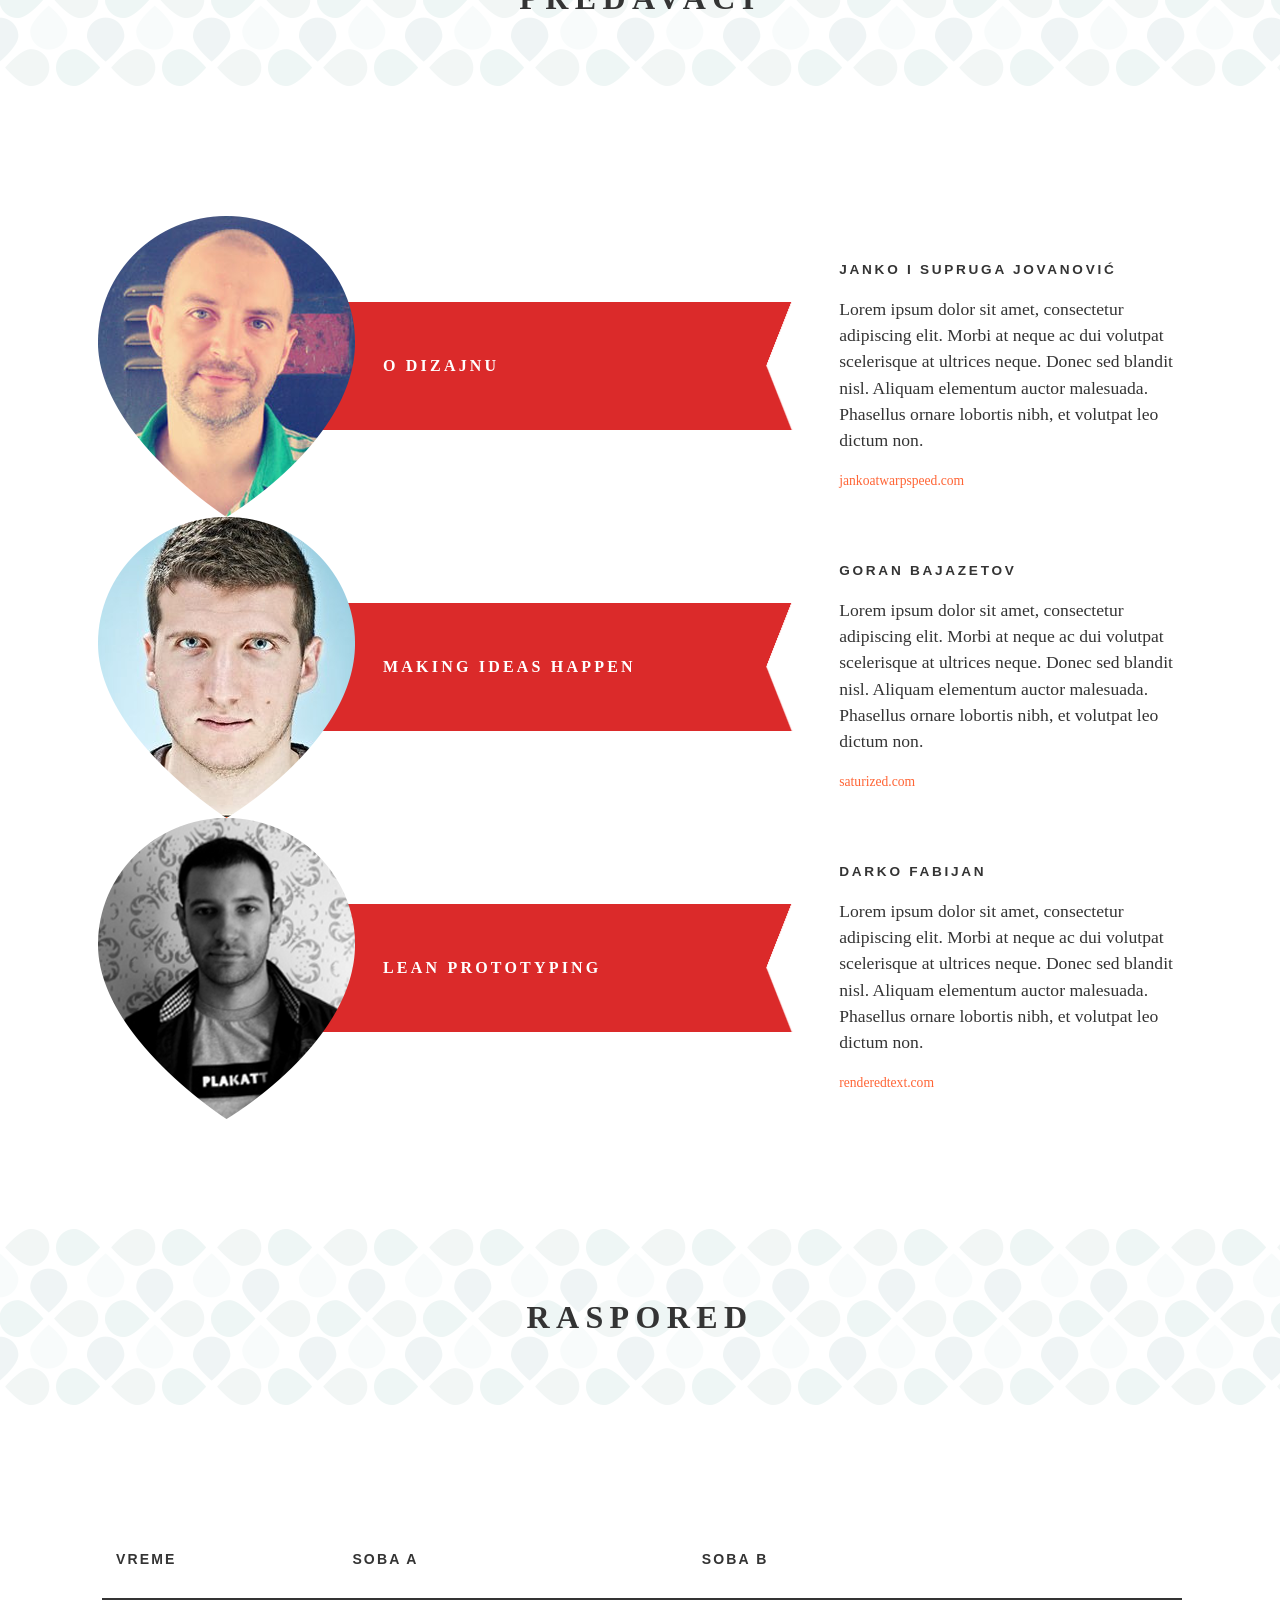
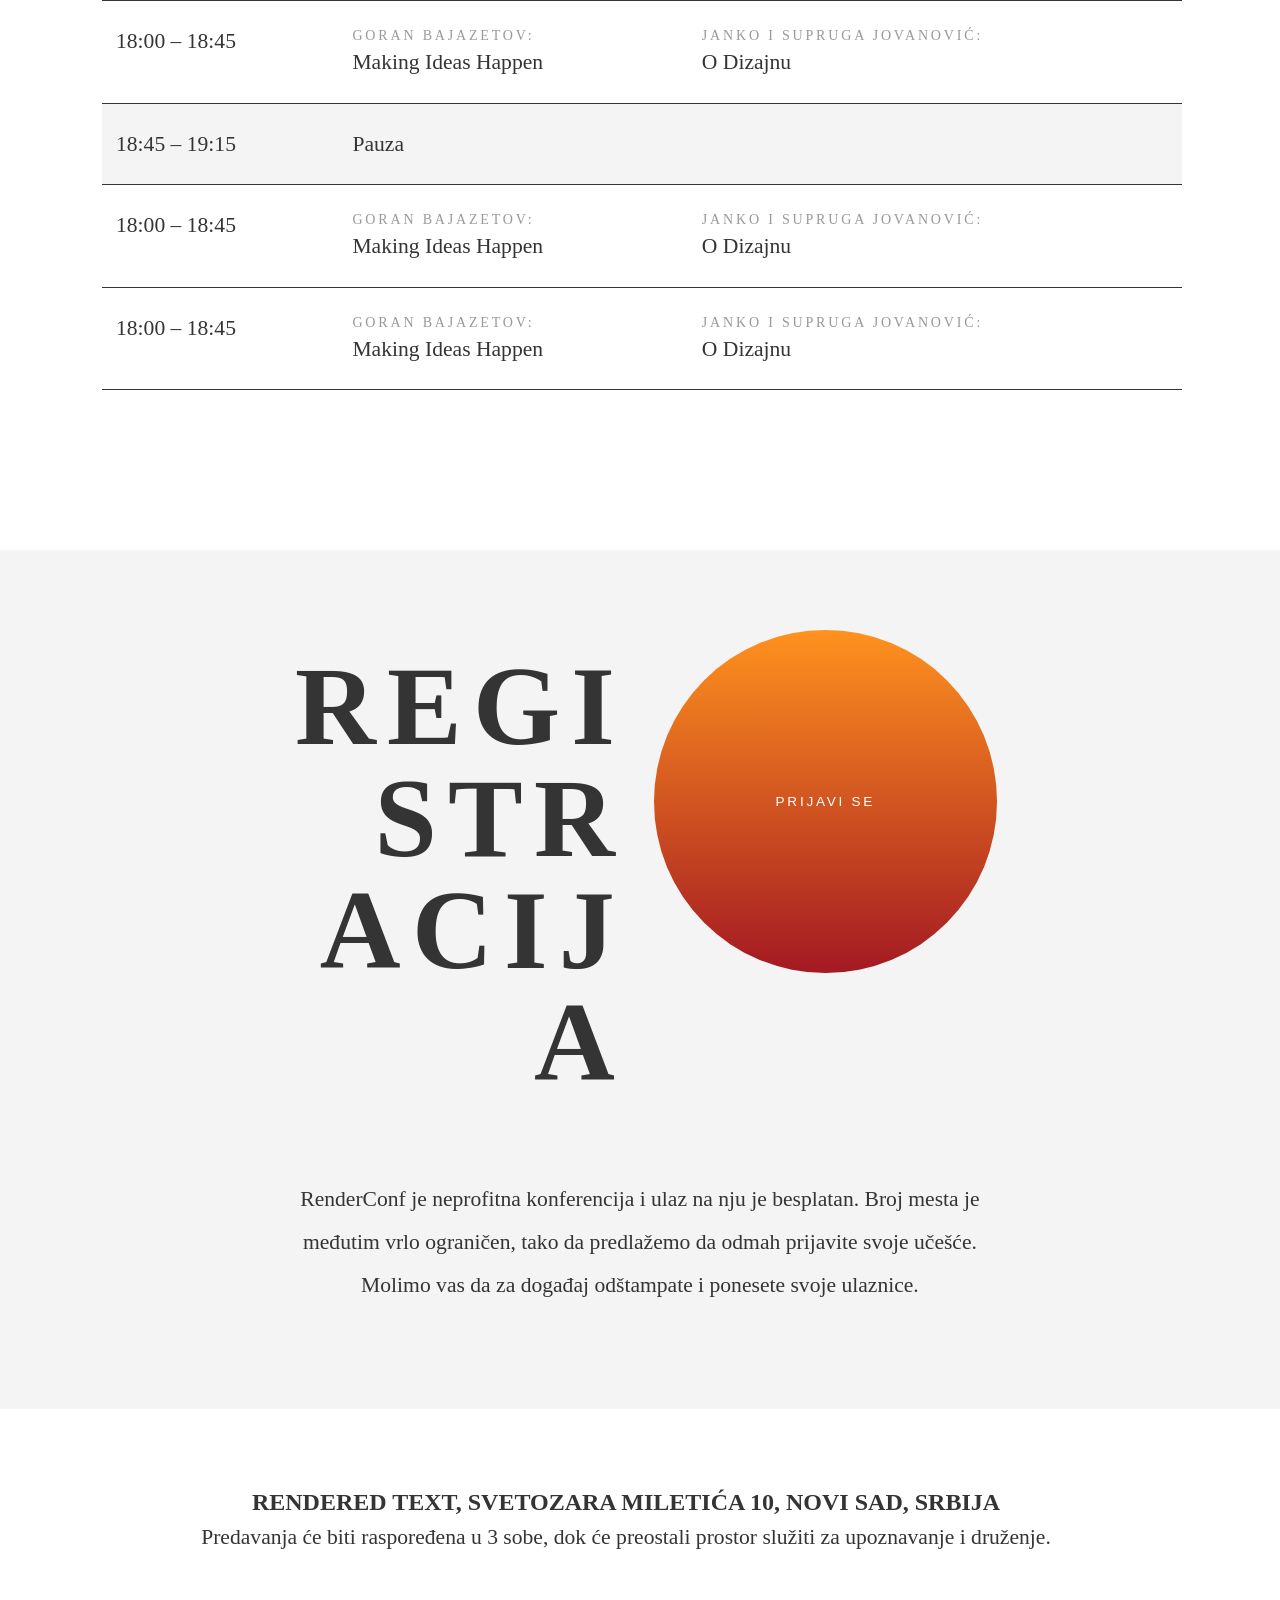
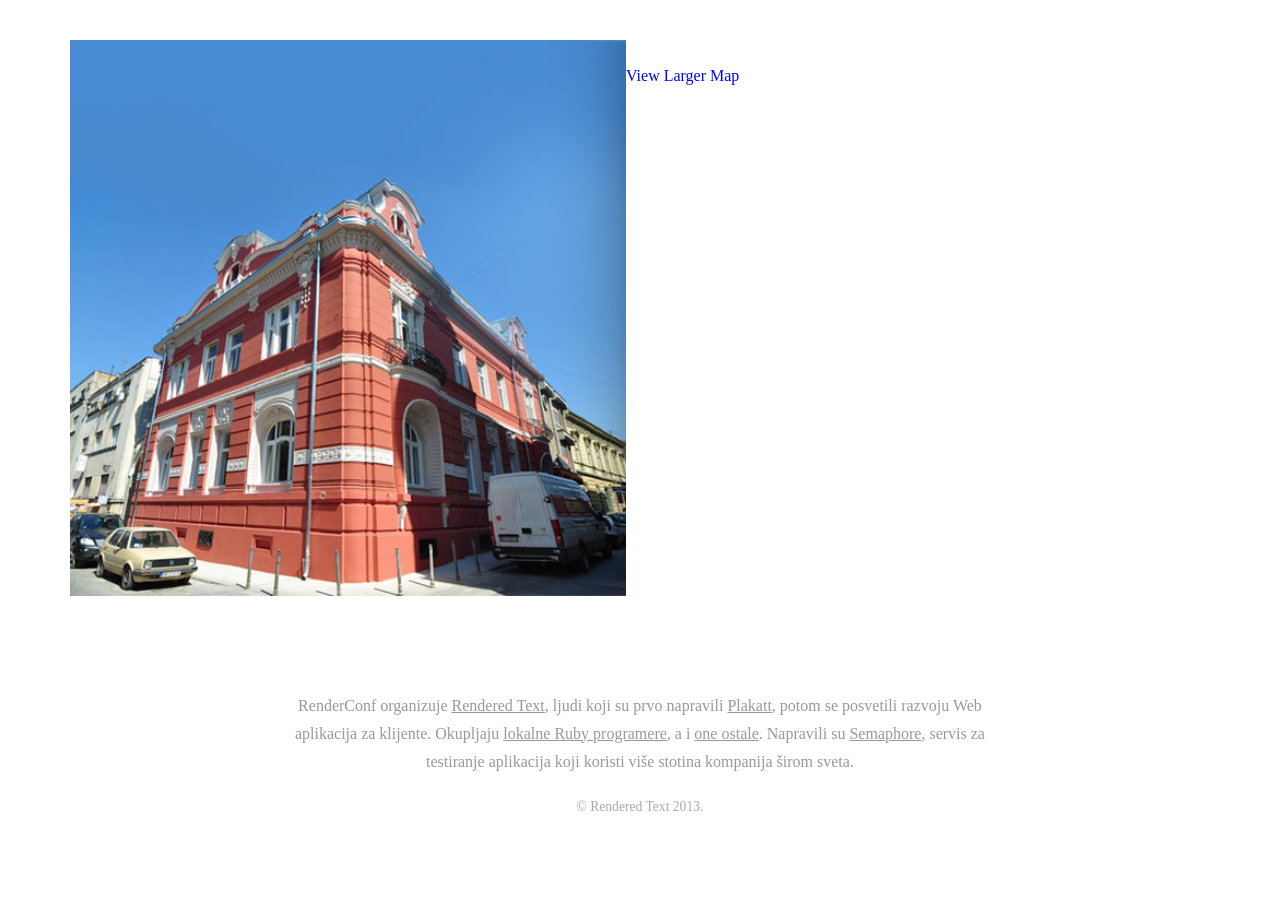
==== commit aa16fab5: "Table markup added." ====
--- a/public/_starter.html
+++ b/public/_starter.html
@@ -162,6 +162,67 @@
 
   </div> <!-- .grid -->
 
+  <header class="break">
+    <h1>Raspored</h1>
+  </header> <!-- .break -->
+
+  <div class="grid">
+
+    <article class="timetable pad">
+
+        <table>
+          <thead>
+            <tr>
+              <th>Vreme</th>
+              <th>Soba A</th>
+              <th>Soba B</th>
+            </tr>
+          </thead>
+          <tbody>
+            <tr>
+              <td>18:00 – 18:45</td>
+              <td>
+                <span class="timetable-speaker">Goran Bajazetov:</span>
+                <span class="timetable-topic">Making Ideas Happen</span>
+              </td>
+              <td>
+                <span class="timetable-speaker">Janko i Supruga Jovanović:</span>
+                <span class="timetable-topic">O Dizajnu</span>
+              </td>
+            </tr>
+            <tr class="break-row">
+              <td>18:45 – 19:15</td>
+              <td colspan="2">Pauza</td>
+            </tr>
+            <tr>
+              <td>18:00 – 18:45</td>
+              <td>
+                <span class="timetable-speaker">Goran Bajazetov:</span>
+                <span class="timetable-topic">Making Ideas Happen</span>
+              </td>
+              <td>
+                <span class="timetable-speaker">Janko i Supruga Jovanović:</span>
+                <span class="timetable-topic">O Dizajnu</span>
+              </td>
+            </tr>
+            <tr>
+              <td>18:00 – 18:45</td>
+              <td>
+                <span class="timetable-speaker">Goran Bajazetov:</span>
+                <span class="timetable-topic">Making Ideas Happen</span>
+              </td>
+              <td>
+                <span class="timetable-speaker">Janko i Supruga Jovanović:</span>
+                <span class="timetable-topic">O Dizajnu</span>
+              </td>
+            </tr>
+          </tbody>
+        </table>
+
+      </article> <!-- .timetable -->
+
+    </div> <!-- .grid -->
+
   <article class="registration">
 
     <div class="grid">
--- a/public/css/default.css
+++ b/public/css/default.css
@@ -303,6 +303,44 @@
       font-size: .85em;
     }
 
+
+/* ==========================================================================
+   Timetable
+   ========================================================================== */
+
+.timetable {
+  margin-top: 64px;
+  margin-bottom: 80px;
+}
+
+table {
+  margin: 0;
+  font-size: 1.35em;
+}
+
+table th {
+  padding: 0 14px 28px 14px;
+  font-family: "Helvetica Neue", "Helvetica", "Arial", sans-serif;
+  font-size: .65em;
+  border-bottom: 3px solid #343434;
+}
+
+table td {
+  padding: 24px 14px;
+  border-bottom: 1px solid #343434;
+}
+
+.break-row td {
+  background-color: #f4f4f4;
+}
+  
+  .timetable-speaker {
+    font-size: .65em;
+    text-transform: uppercase;
+    letter-spacing: .2em;
+    color: #999;
+    display: block;
+  }
 
 /* ==========================================================================
    Registration
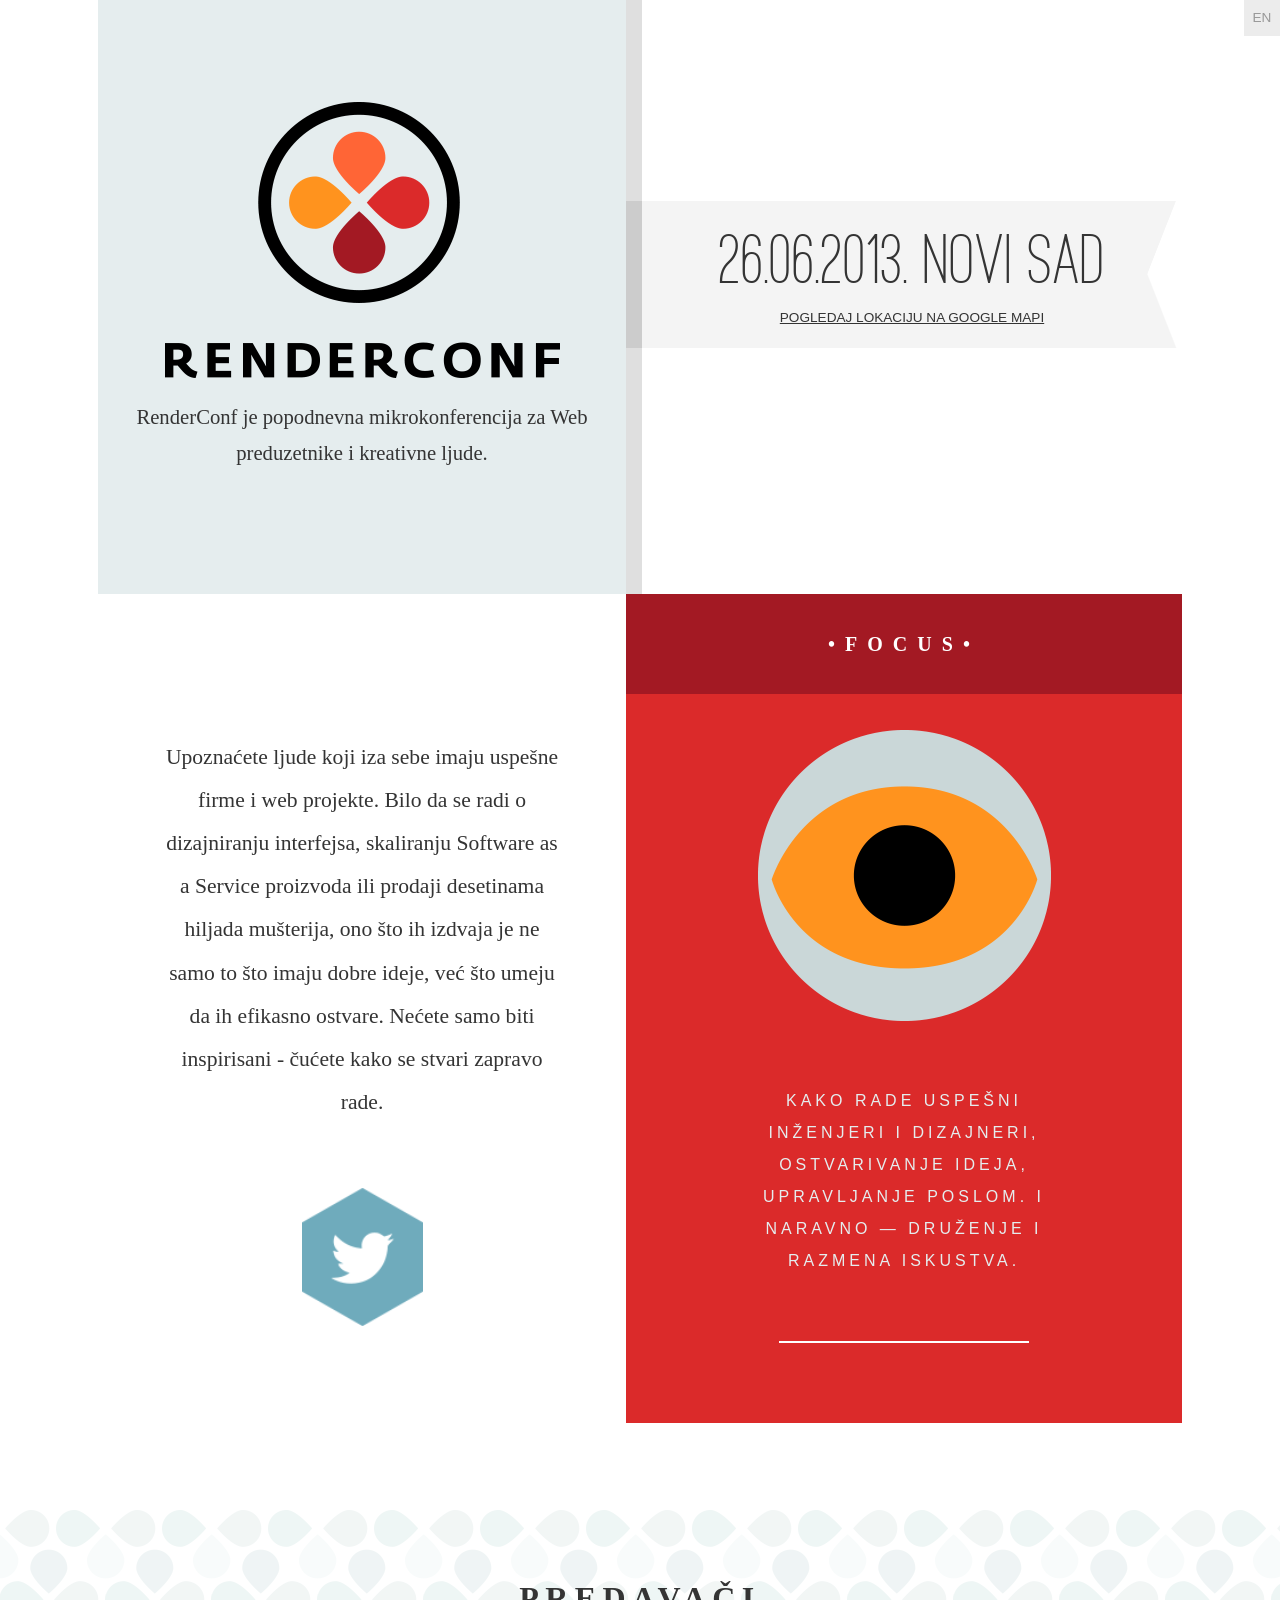
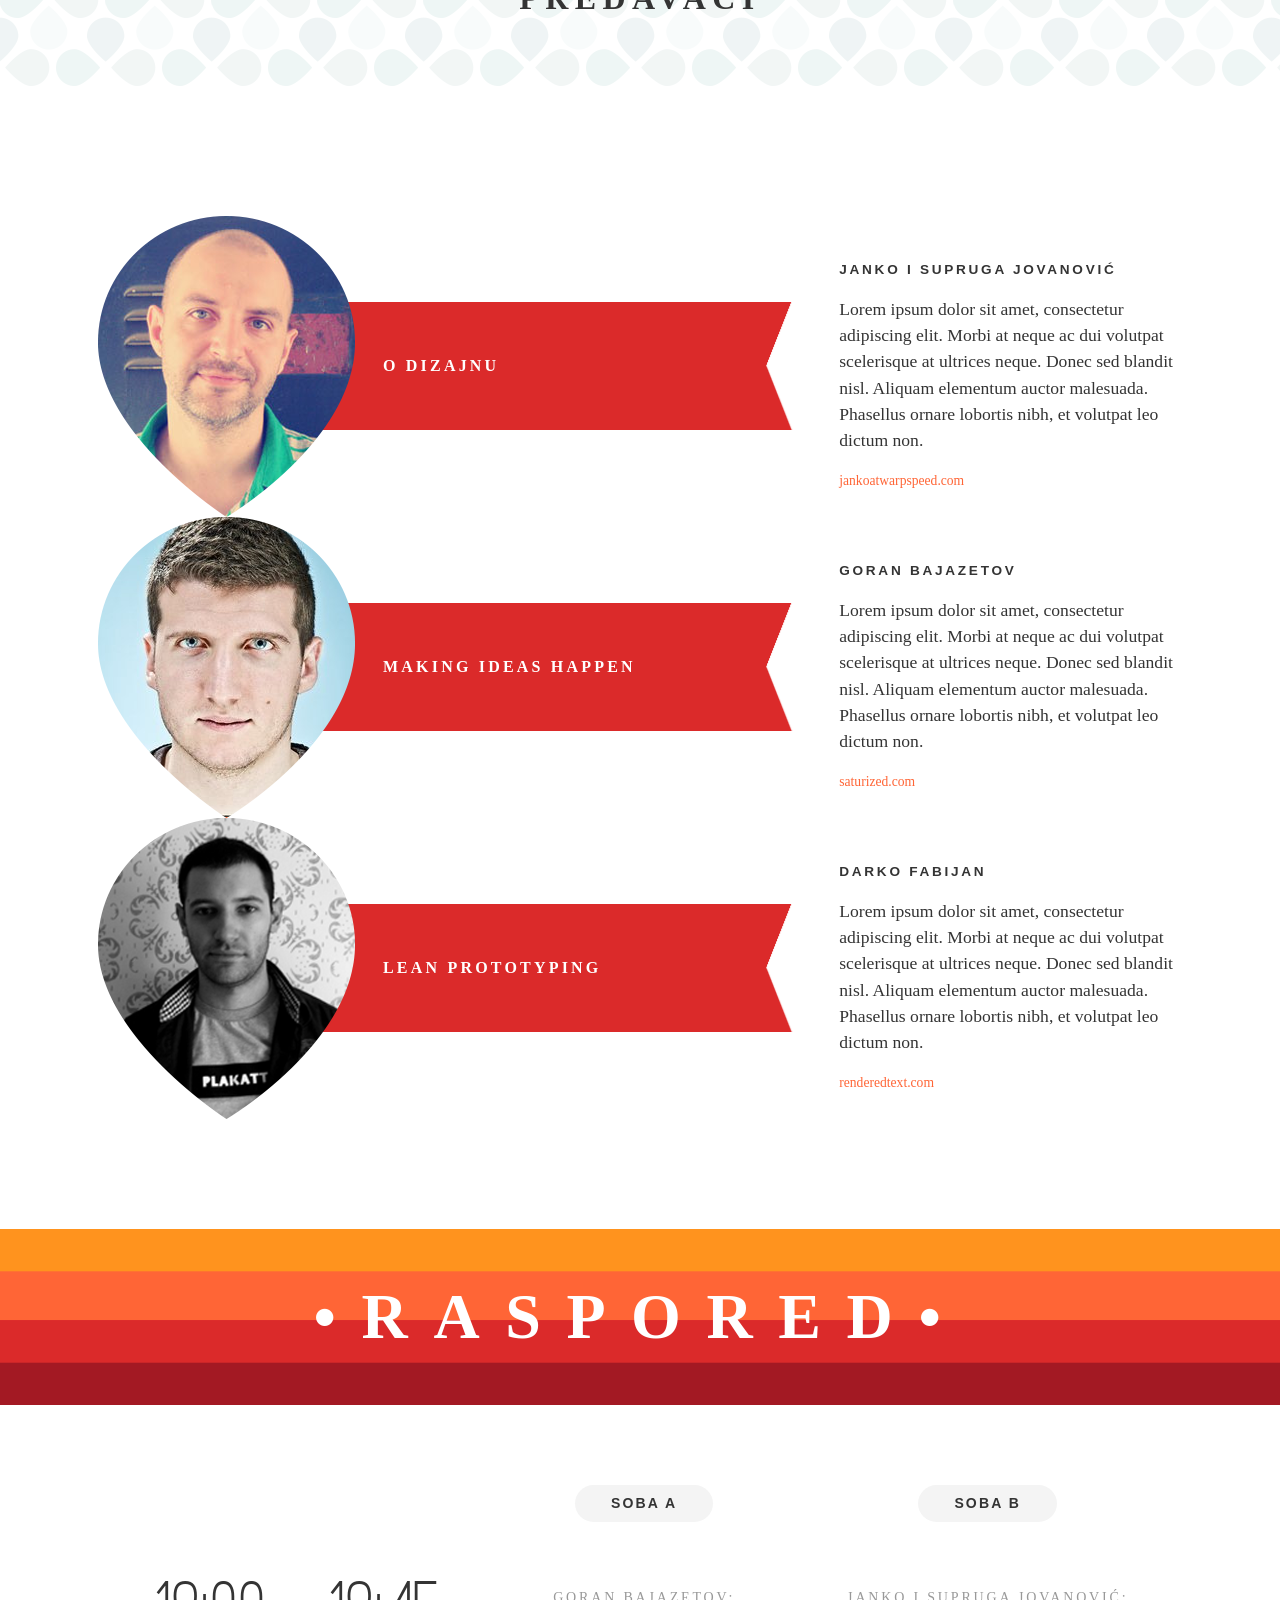
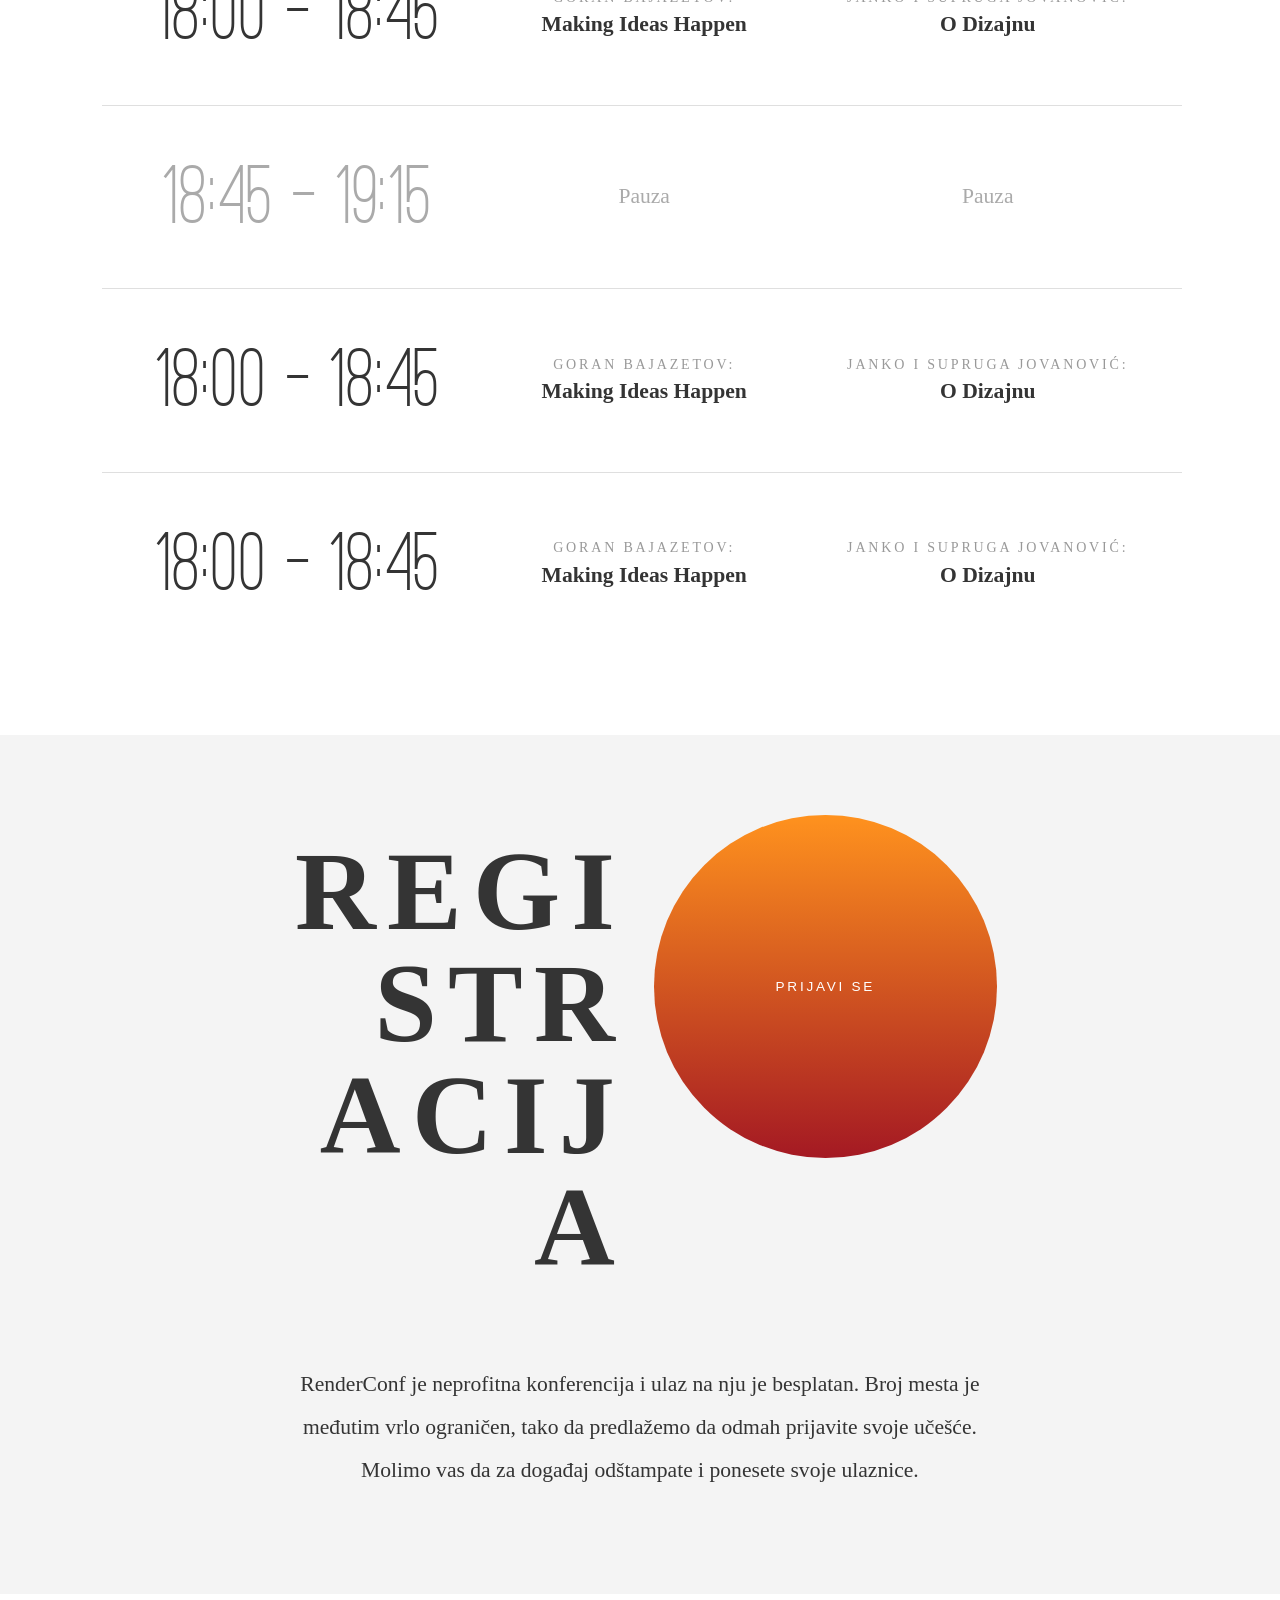
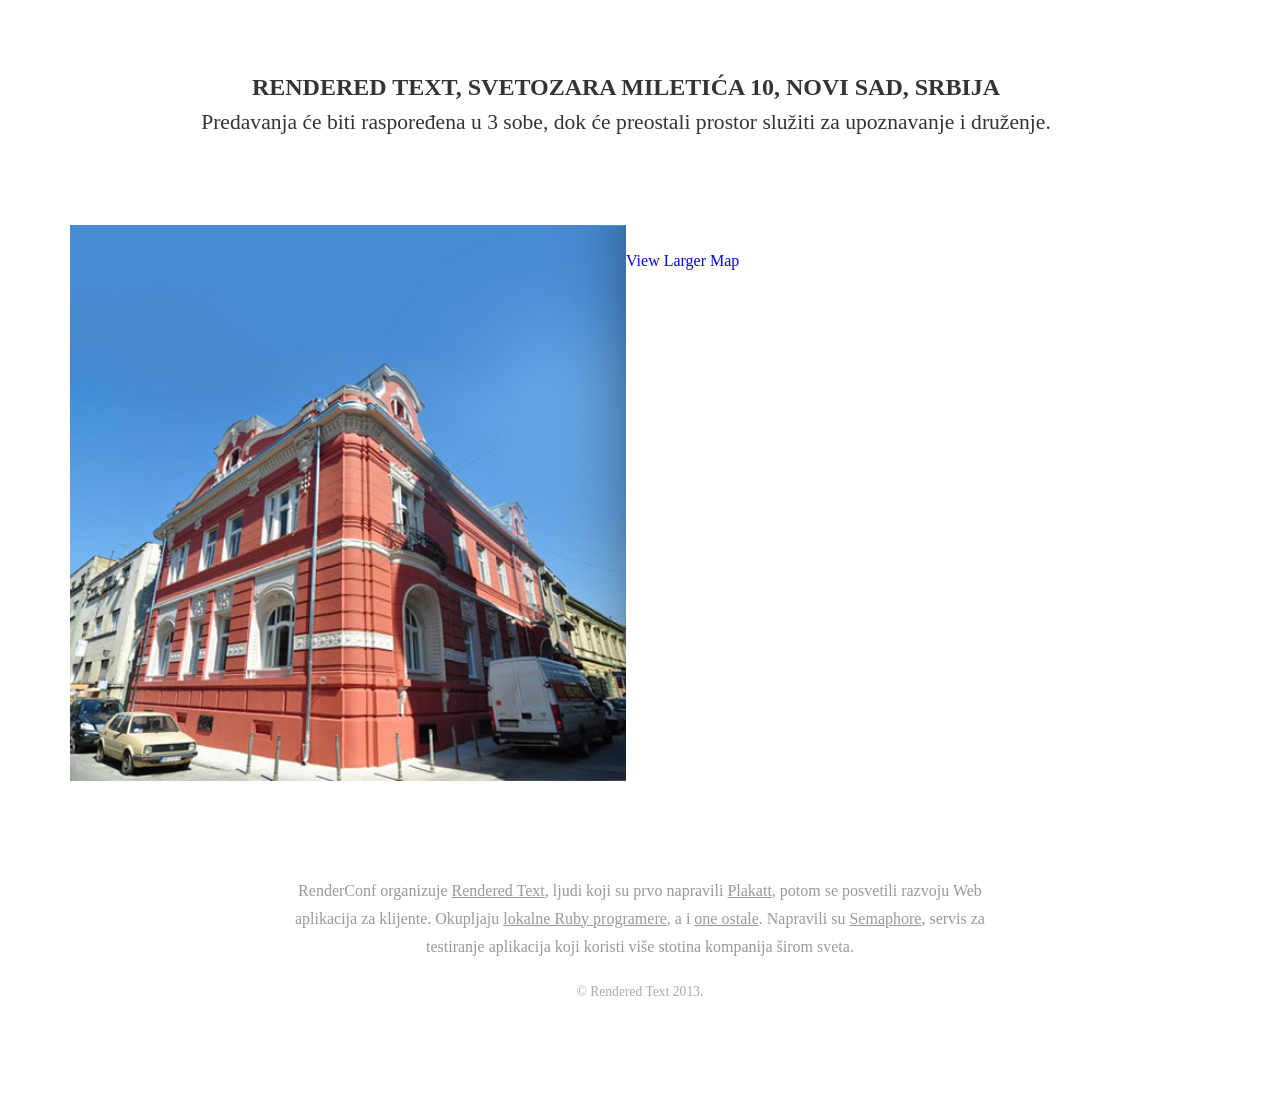
==== commit b8586720: "Finished coding." ====
--- a/public/_starter.html
+++ b/public/_starter.html
@@ -40,11 +40,7 @@
        chromium.org/developers/how-tos/chrome-frame-getting-started -->
   <!--[if lt IE 7]><p class=chromeframe>Your browser is <em>ancient!</em> <a href="http://browsehappy.com/">Upgrade to a different browser</a> or <a href="http://www.google.com/chromeframe/?redirect=true">install Google Chrome Frame</a> to experience this site.</p><![endif]-->
 
-  <header>
-
-    <!-- Header stuff -->
-
-  </header>
+  <div class="lang"><a href="#">EN</a></div>
 
   <div class="grid">
 
@@ -162,66 +158,71 @@
 
   </div> <!-- .grid -->
 
-  <header class="break">
+  <header class="break break-stripes">
     <h1>Raspored</h1>
   </header> <!-- .break -->
 
   <div class="grid">
 
-    <article class="timetable pad">
-
-        <table>
+    <article class="timetable">
+
+      <div class="pad">
+
+        <table class="responsive">
           <thead>
             <tr>
-              <th>Vreme</th>
-              <th>Soba A</th>
-              <th>Soba B</th>
+              <th><span class="no-show">Vreme</span></th>
+              <th><span class="label">Soba A</span></th>
+              <th><span class="label">Soba B</span></th>
             </tr>
           </thead>
           <tbody>
             <tr>
-              <td>18:00 – 18:45</td>
+              <td class="timetable-timeslot">18:00 – 18:45</td>
               <td>
                 <span class="timetable-speaker">Goran Bajazetov:</span>
-                <span class="timetable-topic">Making Ideas Happen</span>
+                <strong class="timetable-topic">Making Ideas Happen</strong>
               </td>
               <td>
                 <span class="timetable-speaker">Janko i Supruga Jovanović:</span>
-                <span class="timetable-topic">O Dizajnu</span>
+                <strong class="timetable-topic">O Dizajnu</strong>
               </td>
             </tr>
             <tr class="break-row">
-              <td>18:45 – 19:15</td>
-              <td colspan="2">Pauza</td>
+              <td class="timetable-timeslot">18:45 – 19:15</td>
+              <td>Pauza</td>
+              <td>Pauza</td>
             </tr>
             <tr>
-              <td>18:00 – 18:45</td>
+              <td class="timetable-timeslot">18:00 – 18:45</td>
               <td>
                 <span class="timetable-speaker">Goran Bajazetov:</span>
-                <span class="timetable-topic">Making Ideas Happen</span>
+                <strong class="timetable-topic">Making Ideas Happen</strong>
               </td>
               <td>
                 <span class="timetable-speaker">Janko i Supruga Jovanović:</span>
-                <span class="timetable-topic">O Dizajnu</span>
+                <strong class="timetable-topic">O Dizajnu</strong>
               </td>
             </tr>
             <tr>
-              <td>18:00 – 18:45</td>
+              <td class="timetable-timeslot">18:00 – 18:45</td>
               <td>
                 <span class="timetable-speaker">Goran Bajazetov:</span>
-                <span class="timetable-topic">Making Ideas Happen</span>
+                <strong class="timetable-topic">Making Ideas Happen</strong>
               </td>
               <td>
                 <span class="timetable-speaker">Janko i Supruga Jovanović:</span>
-                <span class="timetable-topic">O Dizajnu</span>
+                <strong class="timetable-topic">O Dizajnu</strong>
               </td>
             </tr>
           </tbody>
         </table>
 
-      </article> <!-- .timetable -->
-
-    </div> <!-- .grid -->
+      </div> <!-- .pad -->
+
+    </article> <!-- .timetable -->
+
+  </div> <!-- .grid -->
 
   <article class="registration">
 
@@ -284,6 +285,7 @@
 
   <!-- JavaScript -->
   <script src="js/jquery-1.9.1.min.js"></script>
+  <script src="js/zurb-responsive-tables/responsive-tables.js"></script>
   <script>
     $(document).ready(function() {
        
--- a/public/css/default.css
+++ b/public/css/default.css
@@ -5,6 +5,7 @@
 @import "saf.typography.css";
 @import "saf.layout.css";
 @import "saf.extras.css";
+@import "../js/zurb-responsive-tables/responsive-tables.css";
 
 
 @font-face {
@@ -28,6 +29,28 @@
     font-family: "Chaparral Pro", "Georgia", serif;
   }
 
+.lang {
+  position: absolute; top: 0; right: 0;
+}
+  .lang a:link,
+  .lang a:visited {
+    display: block;
+    width: 36px;
+    height: 36px;
+    line-height: 36px;
+    font-family: "Helvetica Neue", "Helvetica", "Arial", sans-serif;
+    font-size: .85em;
+    text-align: center;
+    color: #999;
+    background-color: rgba(0,0,0,.075);
+  }
+
+  .lang a:hover,
+  .lang a:focus {
+    text-decoration: none;
+    background-color: rgba(0,0,0,.125);
+  }
+
 
 /* ==========================================================================
    Float clearing (available classes .clear, .overflow-clear, .after-clear)
@@ -252,6 +275,19 @@
     text-transform: uppercase;
     letter-spacing: .2em;
     text-align: center;
+  }
+
+  .break-stripes h1 {
+    font-size: 4em;
+    letter-spacing: .4em;
+    color: #fff;
+    background: #db2a2a url(../images/break-pattern-stripes.png) 0 0 repeat-x;
+    background-size: contain;
+  }
+
+  .break-stripes h1:before,
+  .break-stripes h1:after {
+    content: "•";
   }
 
 
@@ -309,8 +345,6 @@
    ========================================================================== */
 
 .timetable {
-  margin-top: 64px;
-  margin-bottom: 80px;
 }
 
 table {
@@ -318,28 +352,48 @@
   font-size: 1.35em;
 }
 
-table th {
-  padding: 0 14px 28px 14px;
+th {
+  padding: 0 24px;
   font-family: "Helvetica Neue", "Helvetica", "Arial", sans-serif;
   font-size: .65em;
-  border-bottom: 3px solid #343434;
-}
-
-table td {
-  padding: 24px 14px;
-  border-bottom: 1px solid #343434;
+  text-align: center;
+}
+  
+  .label {
+    display: inline-block;
+    padding: 8px 36px;
+    background-color: #f4f4f4;
+    border-radius: 2em;
+    white-space: pre;
+  }
+
+td {
+  padding: 48px 24px;
+  border-bottom: 1px solid #dfdfdf;
+  vertical-align: middle;
+  line-height: 1.25;
+  text-align: center;
+}
+
+tr:last-child td { border-bottom: 0; }
+
+.timetable-timeslot {
+  font-family: "ostrich_sansmedium", "Helvetica Neue", "Helvetica", "Arial", sans-serif;
+  font-size: 4em;
+  line-height: 1;
 }
 
 .break-row td {
-  background-color: #f4f4f4;
+  color: #aaa;
 }
   
   .timetable-speaker {
+    display: block;
+    margin-bottom: .35em;
     font-size: .65em;
     text-transform: uppercase;
     letter-spacing: .2em;
     color: #999;
-    display: block;
   }
 
 /* ==========================================================================
@@ -563,6 +617,15 @@
     font-size: .85em;
   }
 
+  table td {
+    padding-left: 14px;
+    padding-right: 14px;
+  }
+
+  .timetable-timeslot {
+    font-size: 3em;
+  }
+
   .registration-title {
     font-size: 6em;
     margin-top: .1em;
@@ -606,6 +669,10 @@
 
   .break {
     margin-top: 0;
+  }
+
+  .timetable-timeslot {
+    font-size: 2em;
   }
 
   .registration-title {
@@ -657,6 +724,26 @@
     font-size: inherit;
   }
 
+  .break-stripes h1 {
+    font-size: 3em;
+  }
+
+  .label {
+    padding-left: 24px;
+    padding-right: 24px;
+  }
+
+  td {
+    padding-top: 24px;
+    padding-bottom: 24px;
+    font-size: .85em;
+    text-align: left;
+  }
+
+  .timetable-timeslot {
+    font-size: 1.5em;
+  }
+
 }
 
 
@@ -702,8 +789,25 @@
     font-size: 1.75em;
   }
 
+  .break-stripes h1 {
+    font-size: 1.5em;
+  }
+
+  td {
+    font-size: .75em;
+  }
+
   .speaker-photo figcaption {
     font-size: 1.5em;
+  }
+
+  .timetable {
+    margin-left: -28px;
+    margin-right: -28px;
+  }
+
+  .timetable-timeslot {
+    font-size: 1.25em;
   }
 
   .registration-title {
